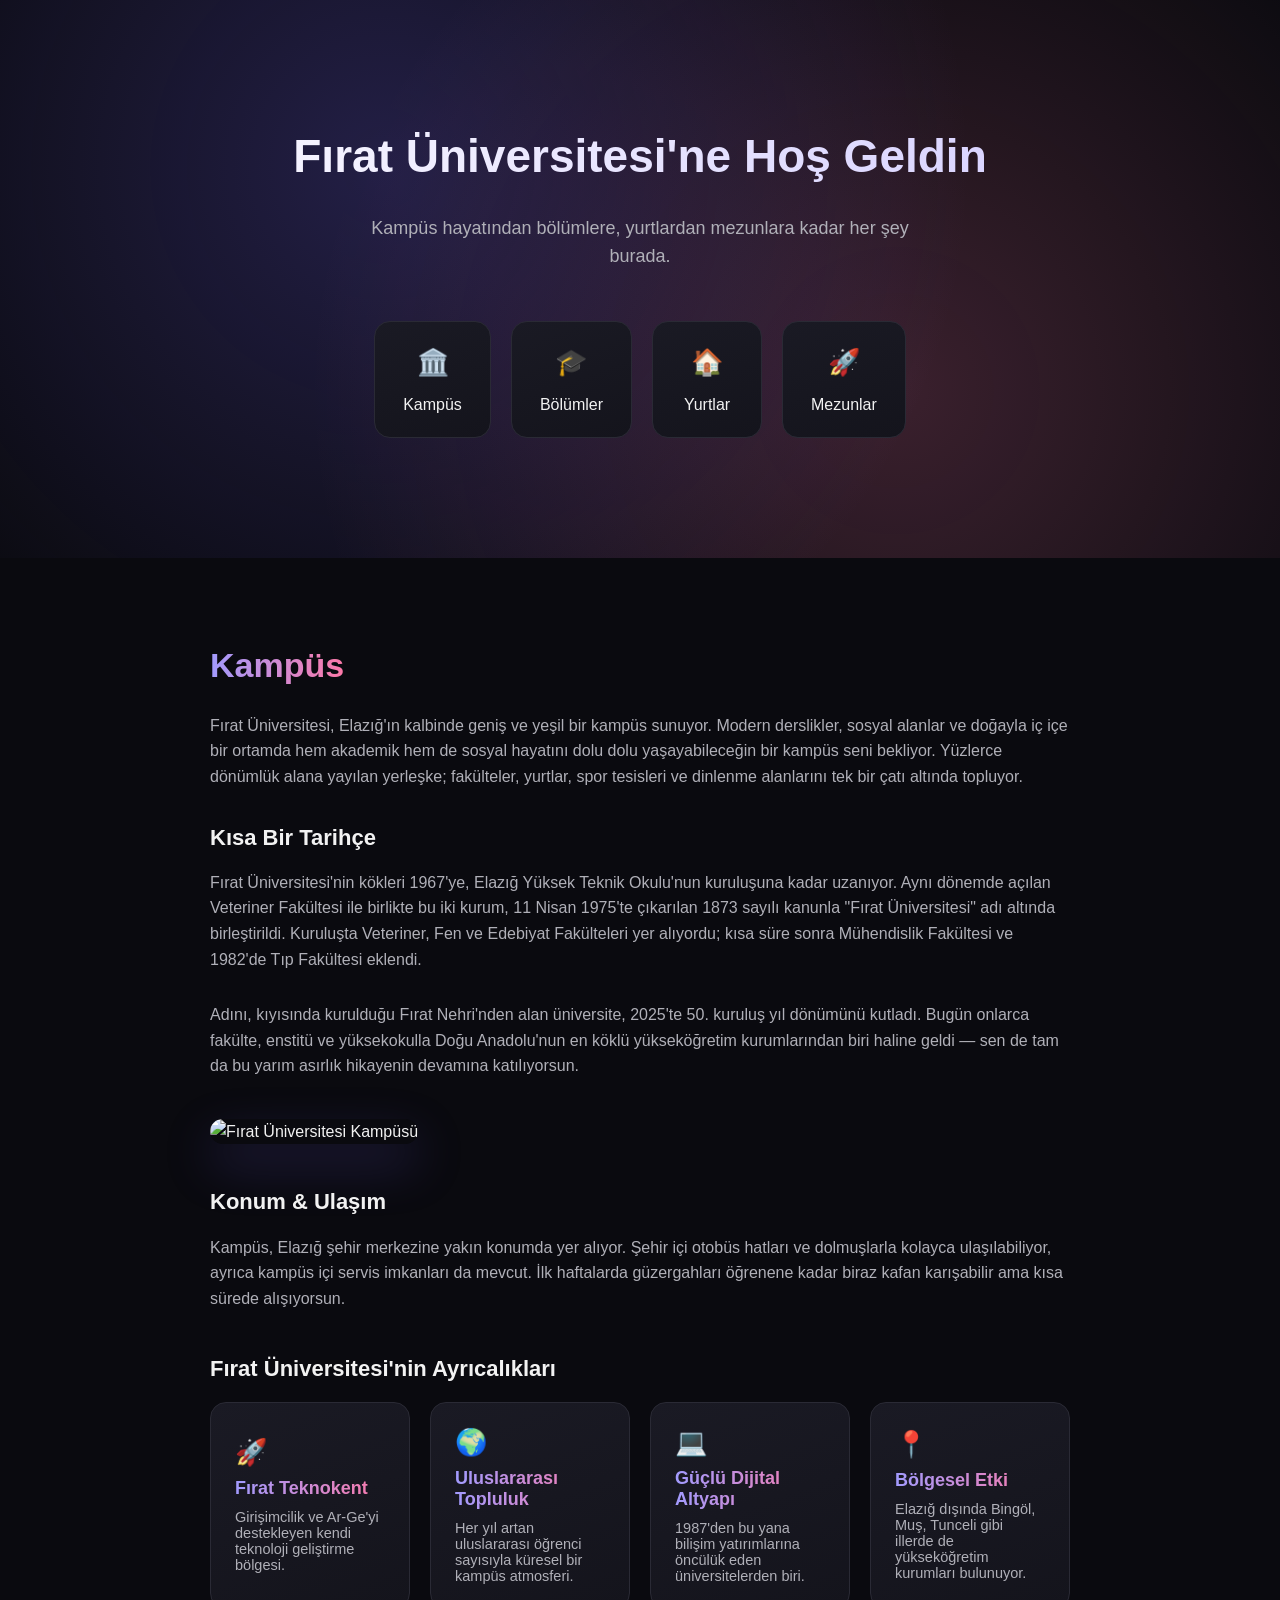
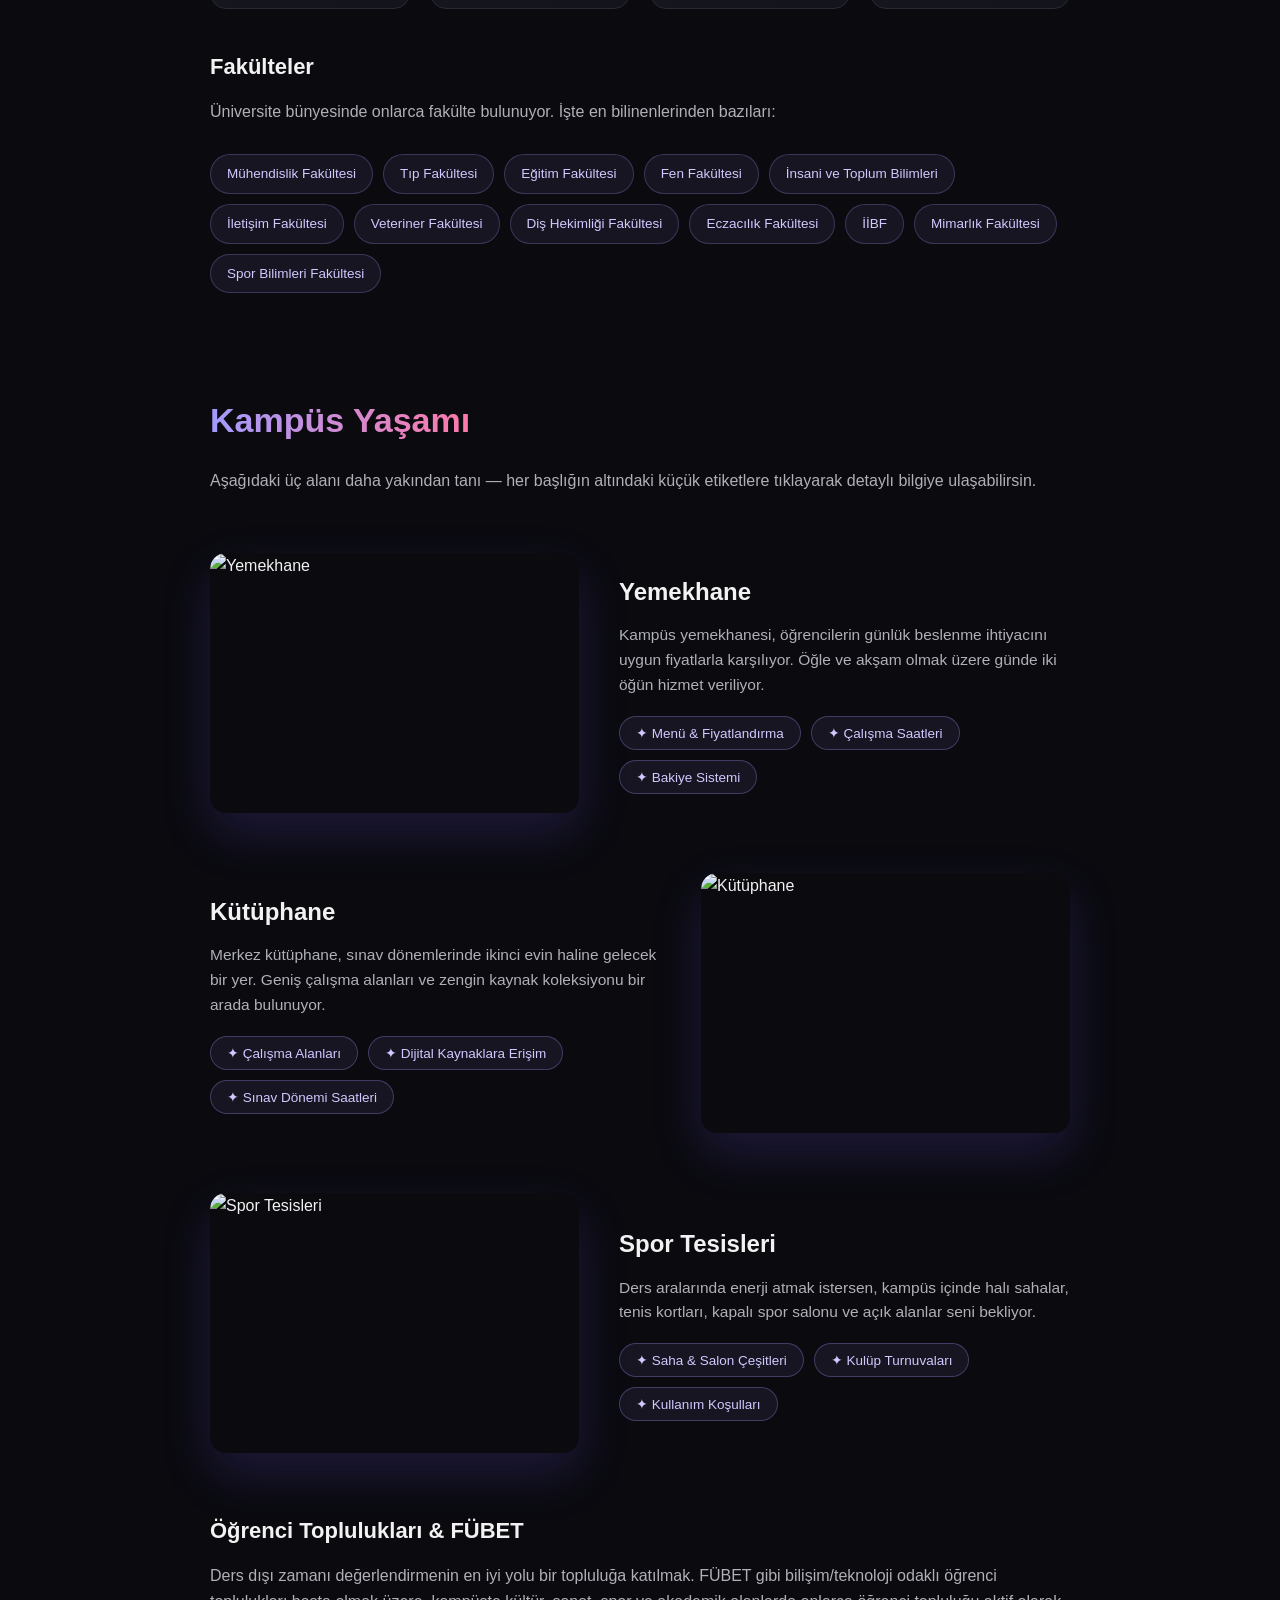
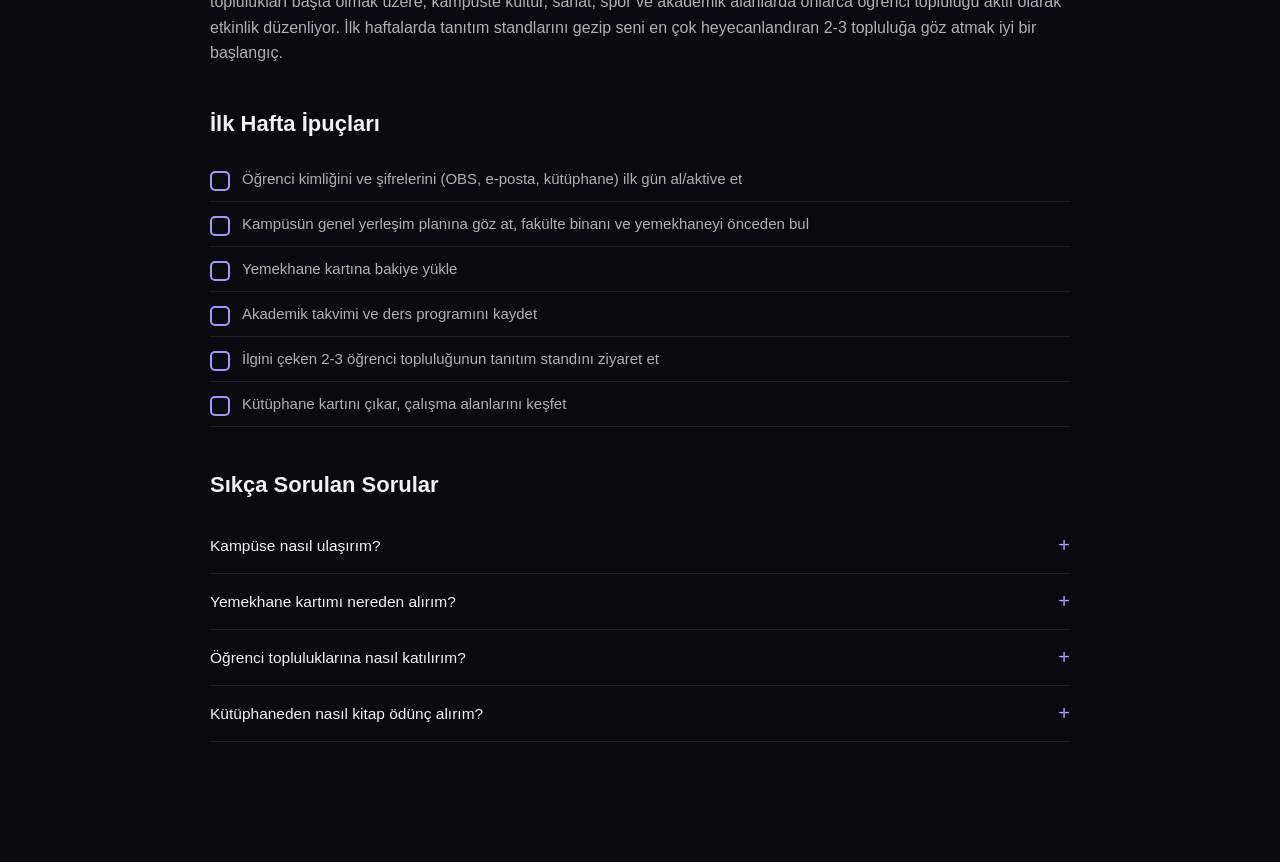
==== index.html @ 093177fa "initial commit" ====
<!DOCTYPE html>
<html lang="tr">
<head>
    <meta charset="UTF-8">
    <meta name="viewport" content="width=device-width, initial-scale=1.0">
    <title>Fırat Üniversitesi Tanıtım</title>
    <link rel="stylesheet" href="style.css">
</head>
<body>

    <!-- Ana giriş bölümü -->
    <section class="hero">
        <h1>Fırat Üniversitesi'ne Hoş Geldin</h1>
        <p>Kampüs hayatından bölümlere, yurtlardan mezunlara kadar her şey burada.</p>

        <!-- Hızlı gezinme kartları -->
        <div class="quick-nav">
            <a href="#kampus" class="quick-card reveal">
                <span class="quick-icon">🏛️</span>
                <span>Kampüs</span>
            </a>
            <a href="#bolumler" class="quick-card reveal">
                <span class="quick-icon">🎓</span>
                <span>Bölümler</span>
            </a>
            <a href="#yurtlar" class="quick-card reveal">
                <span class="quick-icon">🏠</span>
                <span>Yurtlar</span>
            </a>
            <a href="#mezunlar" class="quick-card reveal">
                <span class="quick-icon">🚀</span>
                <span>Mezunlar</span>
            </a>
        </div>
    </section>

     <!-- Kampüs bölümü -->
    <section id="kampus" class="content-section reveal">
        <h2>Kampüs</h2>
        <p class="section-text">
            Fırat Üniversitesi, Elazığ'ın kalbinde geniş ve yeşil bir kampüs sunuyor.
            Modern derslikler, sosyal alanlar ve doğayla iç içe bir ortamda hem
            akademik hem de sosyal hayatını dolu dolu yaşayabileceğin bir kampüs seni bekliyor.
            Yüzlerce dönümlük alana yayılan yerleşke; fakülteler, yurtlar, spor tesisleri
            ve dinlenme alanlarını tek bir çatı altında topluyor.
        </p>

        <!-- Tarihçe -->
        <div class="info-block reveal">
            <h3>Kısa Bir Tarihçe</h3>
            <p class="section-text">
                Fırat Üniversitesi'nin kökleri 1967'ye, Elazığ Yüksek Teknik Okulu'nun
                kuruluşuna kadar uzanıyor. Aynı dönemde açılan Veteriner Fakültesi ile
                birlikte bu iki kurum, 11 Nisan 1975'te çıkarılan 1873 sayılı kanunla
                "Fırat Üniversitesi" adı altında birleştirildi. Kuruluşta Veteriner,
                Fen ve Edebiyat Fakülteleri yer alıyordu; kısa süre sonra Mühendislik
                Fakültesi ve 1982'de Tıp Fakültesi eklendi.
            </p>
            <p class="section-text">
                Adını, kıyısında kurulduğu Fırat Nehri'nden alan üniversite, 2025'te
                50. kuruluş yıl dönümünü kutladı. Bugün onlarca fakülte, enstitü ve
                yüksekokulla Doğu Anadolu'nun en köklü yükseköğretim kurumlarından
                biri haline geldi — sen de tam da bu yarım asırlık hikayenin devamına
                katılıyorsun.
            </p>
        </div>

        <img src="https://www.firat.edu.tr/images/photos/6128ce9d9bd1d1630064285.jpeg" alt="Fırat Üniversitesi Kampüsü" class="campus-img">

        <div class="info-block reveal">
            <h3>Konum & Ulaşım</h3>
            <p class="section-text">
                Kampüs, Elazığ şehir merkezine yakın konumda yer alıyor.
                Şehir içi otobüs hatları ve dolmuşlarla kolayca ulaşılabiliyor,
                ayrıca kampüs içi servis imkanları da mevcut. İlk haftalarda
                güzergahları öğrenene kadar biraz kafan karışabilir ama kısa
                sürede alışıyorsun.
            </p>
        </div>

        <!-- Ayrıcalıklar -->
        <div class="info-block reveal">
            <h3>Fırat Üniversitesi'nin Ayrıcalıkları</h3>
            <div class="cards">
                <button class="card reveal" data-modal="ozellik-teknokent">
                    <span class="card-icon">🚀</span>
                    <h4>Fırat Teknokent</h4>
                    <p>Girişimcilik ve Ar-Ge'yi destekleyen kendi teknoloji geliştirme bölgesi.</p>
                </button>
                <button class="card reveal" data-modal="ozellik-uluslararasi">
                    <span class="card-icon">🌍</span>
                    <h4>Uluslararası Topluluk</h4>
                    <p>Her yıl artan uluslararası öğrenci sayısıyla küresel bir kampüs atmosferi.</p>
                </button>
                <button class="card reveal" data-modal="ozellik-dijital">
                    <span class="card-icon">💻</span>
                    <h4>Güçlü Dijital Altyapı</h4>
                    <p>1987'den bu yana bilişim yatırımlarına öncülük eden üniversitelerden biri.</p>
                </button>
                <button class="card reveal" data-modal="ozellik-bolgesel">
                    <span class="card-icon">📍</span>
                    <h4>Bölgesel Etki</h4>
                    <p>Elazığ dışında Bingöl, Muş, Tunceli gibi illerde de yükseköğretim kurumları bulunuyor.</p>
                </button>
            </div>
        </div>

        <!-- Fakülteler -->
        <div class="info-block reveal">
            <h3>Fakülteler</h3>
            <p class="section-text">
                Üniversite bünyesinde onlarca fakülte bulunuyor. İşte en bilinenlerinden bazıları:
            </p>
            <div class="faculty-grid">
                <span class="faculty-tag">Mühendislik Fakültesi</span>
                <span class="faculty-tag">Tıp Fakültesi</span>
                <span class="faculty-tag">Eğitim Fakültesi</span>
                <span class="faculty-tag">Fen Fakültesi</span>
                <span class="faculty-tag">İnsani ve Toplum Bilimleri</span>
                <span class="faculty-tag">İletişim Fakültesi</span>
                <span class="faculty-tag">Veteriner Fakültesi</span>
                <span class="faculty-tag">Diş Hekimliği Fakültesi</span>
                <span class="faculty-tag">Eczacılık Fakültesi</span>
                <span class="faculty-tag">İİBF</span>
                <span class="faculty-tag">Mimarlık Fakültesi</span>
                <span class="faculty-tag">Spor Bilimleri Fakültesi</span>
            </div>
        </div>

        <h2 class="sub-title">Kampüs Yaşamı</h2>
        <p class="section-text">
            Aşağıdaki üç alanı daha yakından tanı — her başlığın altındaki
            küçük etiketlere tıklayarak detaylı bilgiye ulaşabilirsin.
        </p>

        <!-- Yemekhane -->
        <div class="feature-block reveal">
            <img src="https://images.pexels.com/photos/36650628/pexels-photo-36650628.jpeg?auto=compress&cs=tinysrgb&w=1200" alt="Yemekhane" class="feature-img">
            <div class="feature-text">
                <h3>Yemekhane</h3>
                <p>
                    Kampüs yemekhanesi, öğrencilerin günlük beslenme ihtiyacını uygun
                    fiyatlarla karşılıyor. Öğle ve akşam olmak üzere günde iki öğün
                    hizmet veriliyor.
                </p>
                <div class="chip-group">
                    <button class="detail-chip" data-modal="yemek-menu">✦ Menü & Fiyatlandırma</button>
                    <button class="detail-chip" data-modal="yemek-saat">✦ Çalışma Saatleri</button>
                    <button class="detail-chip" data-modal="yemek-bakiye">✦ Bakiye Sistemi</button>
                </div>
            </div>
        </div>

        <!-- Kütüphane -->
        <div class="feature-block reverse reveal">
            <img src="https://images.pexels.com/photos/19100919/pexels-photo-19100919.jpeg?auto=compress&cs=tinysrgb&w=1200" alt="Kütüphane" class="feature-img">
            <div class="feature-text">
                <h3>Kütüphane</h3>
                <p>
                    Merkez kütüphane, sınav dönemlerinde ikinci evin haline gelecek
                    bir yer. Geniş çalışma alanları ve zengin kaynak koleksiyonu
                    bir arada bulunuyor.
                </p>
                <div class="chip-group">
                    <button class="detail-chip" data-modal="kutuphane-alan">✦ Çalışma Alanları</button>
                    <button class="detail-chip" data-modal="kutuphane-dijital">✦ Dijital Kaynaklara Erişim</button>
                    <button class="detail-chip" data-modal="kutuphane-sinav">✦ Sınav Dönemi Saatleri</button>
                </div>
            </div>
        </div>

        <!-- Spor Tesisleri -->
        <div class="feature-block reveal">
            <img src="https://www.firat.edu.tr/images/photos/1605885754.jpg" alt="Spor Tesisleri" class="feature-img">
            <div class="feature-text">
                <h3>Spor Tesisleri</h3>
                <p>
                    Ders aralarında enerji atmak istersen, kampüs içinde halı sahalar,
                    tenis kortları, kapalı spor salonu ve açık alanlar seni bekliyor.
                </p>
                <div class="chip-group">
                    <button class="detail-chip" data-modal="spor-tesis">✦ Saha & Salon Çeşitleri</button>
                    <button class="detail-chip" data-modal="spor-turnuva">✦ Kulüp Turnuvaları</button>
                    <button class="detail-chip" data-modal="spor-kosul">✦ Kullanım Koşulları</button>
                </div>
            </div>
        </div>

        <!-- Öğrenci Toplulukları -->
        <div class="info-block reveal">
            <h3>Öğrenci Toplulukları & FÜBET</h3>
            <p class="section-text">
                Ders dışı zamanı değerlendirmenin en iyi yolu bir topluluğa katılmak.
                FÜBET gibi bilişim/teknoloji odaklı öğrenci toplulukları başta olmak üzere,
                kampüste kültür, sanat, spor ve akademik alanlarda onlarca öğrenci
                topluluğu aktif olarak etkinlik düzenliyor. İlk haftalarda tanıtım
                standlarını gezip seni en çok heyecanlandıran 2-3 topluluğa göz atmak iyi bir başlangıç.
            </p>
        </div>

        <!-- İlk Hafta İpuçları -->
        <div class="info-block reveal">
            <h3>İlk Hafta İpuçları</h3>
            <ul class="checklist">
                <li>Öğrenci kimliğini ve şifrelerini (OBS, e-posta, kütüphane) ilk gün al/aktive et</li>
                <li>Kampüsün genel yerleşim planına göz at, fakülte binanı ve yemekhaneyi önceden bul</li>
                <li>Yemekhane kartına bakiye yükle</li>
                <li>Akademik takvimi ve ders programını kaydet</li>
                <li>İlgini çeken 2-3 öğrenci topluluğunun tanıtım standını ziyaret et</li>
                <li>Kütüphane kartını çıkar, çalışma alanlarını keşfet</li>
            </ul>
        </div>

        <!-- SSS -->
        <div class="info-block reveal">
            <h3>Sıkça Sorulan Sorular</h3>
            <div class="accordion">
                <div class="accordion-item">
                    <button class="accordion-header">Kampüse nasıl ulaşırım? <span>+</span></button>
                    <div class="accordion-body">
                        <p>Elazığ şehir merkezinden şehir içi otobüs hatları, dolmuşlar ve kampüs içi servislerle kolayca ulaşabilirsin.</p>
                    </div>
                </div>
                <div class="accordion-item">
                    <button class="accordion-header">Yemekhane kartımı nereden alırım? <span>+</span></button>
                    <div class="accordion-body">
                        <p>Öğrenci kimliğinle entegre çalışan bakiye sistemine öğrenci işleri ya da kampüs otomasyonu üzerinden bakiye yükleyebilirsin.</p>
                    </div>
                </div>
                <div class="accordion-item">
                    <button class="accordion-header">Öğrenci topluluklarına nasıl katılırım? <span>+</span></button>
                    <div class="accordion-body">
                        <p>Dönem başında düzenlenen tanıtım günlerinde stantları gezebilir, ya da toplulukların sosyal medya hesaplarından iletişime geçebilirsin.</p>
                    </div>
                </div>
                <div class="accordion-item">
                    <button class="accordion-header">Kütüphaneden nasıl kitap ödünç alırım? <span>+</span></button>
                    <div class="accordion-body">
                        <p>Öğrenci kimliğinle entegre çalışan kütüphane kartın üzerinden ödünç alma işlemini gerçekleştirebilirsin.</p>
                    </div>
                </div>
            </div>
        </div>
    </section>

    <!-- Modal -->
    <div class="modal-overlay" id="modalOverlay">
        <div class="modal-box">
            <button class="modal-close" id="modalClose">✕</button>
            <h3 id="modalTitle"></h3>
            <p id="modalText"></p>
        </div>
    </div>

    <script src="script.js"></script>
</body>
</html>
---- style.css ----
/* Genel ayarlar */
* {
    margin: 0;
    padding: 0;
    box-sizing: border-box;
}

body {
    font-family: 'Segoe UI', sans-serif;
    background-color: #0a0a0f;
    color: #f2f2f2;
    line-height: 1.6;
    overflow-x: hidden;
}

/* Üst menü */
header {
    background-color: rgba(21, 21, 29, 0.85);
    backdrop-filter: blur(10px);
    padding: 20px 40px;
    position: sticky;
    top: 0;
    z-index: 100;
    border-bottom: 1px solid rgba(255,255,255,0.05);
}

nav {
    display: flex;
    justify-content: space-between;
    align-items: center;
    max-width: 1100px;
    margin: 0 auto;
}

.logo {
    font-size: 22px;
    font-weight: bold;
    background: linear-gradient(90deg, #a29bfe, #fd79a8, #74b9ff);
    background-size: 200% auto;
    -webkit-background-clip: text;
    background-clip: text;
    color: transparent;
    animation: shine 4s linear infinite;
}

@keyframes shine {
    to { background-position: 200% center; }
}

.nav-links {
    list-style: none;
    display: flex;
    gap: 30px;
}

.nav-links a {
    color: #f2f2f2;
    text-decoration: none;
    font-size: 16px;
    position: relative;
    padding-bottom: 4px;
}

.nav-links a::after {
    content: '';
    position: absolute;
    left: 0;
    bottom: 0;
    width: 0;
    height: 2px;
    background: linear-gradient(90deg, #a29bfe, #fd79a8);
    transition: width 0.3s ease;
}

.nav-links a:hover::after {
    width: 100%;
}

.nav-links a:hover {
    color: #fd79a8;
}

/* Hero bölümü */
.hero {
    text-align: center;
    padding: 120px 20px;
    background: radial-gradient(circle at 30% 30%, rgba(108,92,231,0.25), transparent 60%),
                radial-gradient(circle at 70% 70%, rgba(253,121,168,0.2), transparent 60%),
                #0a0a0f;
    position: relative;
}

.hero h1 {
    font-size: 46px;
    margin-bottom: 20px;
    background: linear-gradient(90deg, #ffffff, #d0c9ff);
    -webkit-background-clip: text;
    background-clip: text;
    color: transparent;
    animation: fadeInUp 1s ease;
}

.hero p {
    font-size: 18px;
    color: #b0b0b8;
    max-width: 600px;
    margin: 0 auto;
    animation: fadeInUp 1s ease 0.2s backwards;
}

@keyframes fadeInUp {
    from { opacity: 0; transform: translateY(20px); }
    to { opacity: 1; transform: translateY(0); }
}

/* İçerik bölümleri */
.content-section {
    max-width: 900px;
    margin: 0 auto;
    padding: 80px 20px;
}

.content-section h2 {
    font-size: 34px;
    margin-bottom: 20px;
    background: linear-gradient(90deg, #a29bfe, #fd79a8);
    -webkit-background-clip: text;
    background-clip: text;
    color: transparent;
    display: inline-block;
}

.section-text {
    color: #b0b0b8;
    font-size: 16px;
    margin-bottom: 30px;
}

.campus-img {
    width: 100%;
    max-height: 380px;
    object-fit: cover;
    border-radius: 16px;
    margin-bottom: 40px;
    box-shadow: 0 20px 50px rgba(108,92,231,0.25);
    transition: transform 0.4s ease;
}

.campus-img:hover {
    transform: scale(1.02);
}

.info-block {
    margin-bottom: 40px;
}

.info-block h3 {
    font-size: 22px;
    margin-bottom: 15px;
    color: #f2f2f2;
}

.cards {
    display: flex;
    gap: 20px;
    flex-wrap: wrap;
}

.card {
    background: linear-gradient(160deg, #1a1a24, #14141c);
    border: 1px solid #2a2a35;
    border-radius: 16px;
    padding: 24px;
    flex: 1;
    min-width: 200px;
    text-align: left;
    cursor: pointer;
    font-family: inherit;
    color: inherit;
    transition: transform 0.35s ease, border-color 0.35s ease, box-shadow 0.35s ease, opacity 0.6s ease;
}

.card:hover {
    transform: translateY(-8px) scale(1.02);
    border-color: #a29bfe;
    box-shadow: 0 15px 35px rgba(162,155,254,0.25);
}

.card-icon {
    font-size: 26px;
    display: block;
    margin-bottom: 10px;
}

.card h4 {
    background: linear-gradient(90deg, #a29bfe, #fd79a8);
    -webkit-background-clip: text;
    background-clip: text;
    color: transparent;
    margin-bottom: 10px;
    font-size: 18px;
}

.card p {
    color: #b0b0b8;
    font-size: 14.5px;
}

/* Kademeli (staggered) giriş animasyonu */
.cards .card:nth-child(1) { transition-delay: 0s; }
.cards .card:nth-child(2) { transition-delay: 0.1s; }
.cards .card:nth-child(3) { transition-delay: 0.2s; }
.cards .card:nth-child(4) { transition-delay: 0.3s; }

/* Scroll ile beliren bölümler */
.reveal {
    opacity: 0;
    transform: translateY(30px);
    transition: opacity 0.7s ease, transform 0.7s ease;
}

.reveal.active {
    opacity: 1;
    transform: translateY(0);
}
/* Alt başlık */
.sub-title {
    font-size: 28px;
    margin: 60px 0 15px;
    background: linear-gradient(90deg, #a29bfe, #fd79a8);
    -webkit-background-clip: text;
    background-clip: text;
    color: transparent;
}

/* Yemekhane/Kütüphane/Spor blokları */
.feature-block {
    display: flex;
    align-items: center;
    gap: 40px;
    margin: 60px 0;
}

.feature-block.reverse {
    flex-direction: row-reverse;
}

.feature-img {
    width: 45%;
    border-radius: 16px;
    object-fit: cover;
    height: 260px;
    box-shadow: 0 20px 50px rgba(108,92,231,0.2);
    transition: transform 0.4s ease;
}

.feature-img:hover {
    transform: scale(1.03);
}

.feature-text {
    width: 55%;
}

.feature-text h3 {
    font-size: 24px;
    margin-bottom: 12px;
    color: #f2f2f2;
}

.feature-text p {
    color: #b0b0b8;
    margin-bottom: 14px;
    font-size: 15.5px;
}

.feature-list {
    list-style: none;
    margin-top: 16px;
}

.feature-list li {
    color: #d0c9ff;
    font-size: 14.5px;
    padding-left: 22px;
    position: relative;
    margin-bottom: 8px;
}

.feature-list li::before {
    content: '✦';
    position: absolute;
    left: 0;
    color: #fd79a8;
}

/* Mobil uyum */
@media (max-width: 700px) {
    .feature-block, .feature-block.reverse {
        flex-direction: column;
    }
    .feature-img, .feature-text {
        width: 100%;
    }
}
/* Hızlı gezinme kartları */
.quick-nav {
    display: flex;
    justify-content: center;
    gap: 20px;
    margin-top: 50px;
    flex-wrap: wrap;
}

.quick-card {
    display: flex;
    flex-direction: column;
    align-items: center;
    gap: 8px;
    background: linear-gradient(160deg, #1a1a24, #14141c);
    border: 1px solid #2a2a35;
    border-radius: 16px;
    padding: 20px 28px;
    text-decoration: none;
    color: #f2f2f2;
    min-width: 110px;
    transition: transform 0.35s ease, border-color 0.35s ease, box-shadow 0.35s ease;
}

.quick-card:hover {
    transform: translateY(-6px);
    border-color: #a29bfe;
    box-shadow: 0 15px 35px rgba(162,155,254,0.25);
}

.quick-icon {
    font-size: 26px;
}

/* Alt başlık */
.sub-title {
    font-size: 28px;
    margin: 60px 0 15px;
    background: linear-gradient(90deg, #a29bfe, #fd79a8);
    -webkit-background-clip: text;
    background-clip: text;
    color: transparent;
}

/* Yemekhane/Kütüphane/Spor blokları */
.feature-block {
    display: flex;
    align-items: center;
    gap: 40px;
    margin: 60px 0;
}

.feature-block.reverse {
    flex-direction: row-reverse;
}

.feature-img {
    width: 45%;
    border-radius: 16px;
    object-fit: cover;
    height: 260px;
    box-shadow: 0 20px 50px rgba(108,92,231,0.2);
    transition: transform 0.4s ease;
}

.feature-img:hover {
    transform: scale(1.03);
}

.feature-text {
    width: 55%;
}

.feature-text h3 {
    font-size: 24px;
    margin-bottom: 12px;
    color: #f2f2f2;
}

.feature-text p {
    color: #b0b0b8;
    margin-bottom: 18px;
    font-size: 15.5px;
}

/* Tıklanabilir detay etiketleri */
.chip-group {
    display: flex;
    flex-wrap: wrap;
    gap: 10px;
}

.detail-chip {
    background: rgba(162,155,254,0.08);
    border: 1px solid rgba(162,155,254,0.3);
    color: #d0c9ff;
    padding: 8px 16px;
    border-radius: 999px;
    font-size: 13.5px;
    cursor: pointer;
    transition: all 0.3s ease;
    font-family: inherit;
}

.detail-chip:hover {
    background: linear-gradient(90deg, #a29bfe, #fd79a8);
    color: #0a0a0f;
    border-color: transparent;
    transform: translateY(-2px);
}

/* Modal */
.modal-overlay {
    position: fixed;
    inset: 0;
    background: rgba(10,10,15,0.6);
    backdrop-filter: blur(8px);
    display: flex;
    align-items: center;
    justify-content: center;
    opacity: 0;
    pointer-events: none;
    transition: opacity 0.35s ease;
    z-index: 999;
}

.modal-overlay.active {
    opacity: 1;
    pointer-events: all;
}

.modal-box {
    background: linear-gradient(160deg, #1a1a24, #14141c);
    border: 1px solid #2a2a35;
    border-radius: 20px;
    padding: 36px;
    max-width: 480px;
    width: 90%;
    position: relative;
    transform: translateY(20px);
    transition: transform 0.35s ease;
    box-shadow: 0 30px 80px rgba(0,0,0,0.5);
}

.modal-overlay.active .modal-box {
    transform: translateY(0);
}

.modal-box h3 {
    background: linear-gradient(90deg, #a29bfe, #fd79a8);
    -webkit-background-clip: text;
    background-clip: text;
    color: transparent;
    font-size: 22px;
    margin-bottom: 16px;
}

.modal-box p {
    color: #b0b0b8;
    font-size: 15px;
    line-height: 1.7;
}

.modal-close {
    position: absolute;
    top: 16px;
    right: 16px;
    background: none;
    border: none;
    color: #b0b0b8;
    font-size: 18px;
    cursor: pointer;
    transition: color 0.3s ease;
}

.modal-close:hover {
    color: #fd79a8;
}

/* Mobil uyum */
@media (max-width: 700px) {
    .feature-block, .feature-block.reverse {
        flex-direction: column;
    }
    .feature-img, .feature-text {
        width: 100%;
    }
}
/* Fakülte etiketleri */
.faculty-grid {
    display: flex;
    flex-wrap: wrap;
    gap: 10px;
    margin-top: 16px;
}

.faculty-tag {
    background: rgba(162,155,254,0.08);
    border: 1px solid rgba(162,155,254,0.25);
    color: #d0c9ff;
    padding: 8px 16px;
    border-radius: 999px;
    font-size: 13.5px;
}

/* Checklist */
.checklist {
    list-style: none;
    margin-top: 16px;
}

.checklist li {
    color: #b0b0b8;
    font-size: 15px;
    padding: 10px 0 10px 32px;
    position: relative;
    border-bottom: 1px solid #1f1f28;
}

.checklist li::before {
    content: '';
    position: absolute;
    left: 0;
    top: 14px;
    width: 16px;
    height: 16px;
    border: 2px solid #a29bfe;
    border-radius: 5px;
}

/* Accordion */
.accordion {
    margin-top: 16px;
}

.accordion-item {
    border-bottom: 1px solid #1f1f28;
}

.accordion-header {
    width: 100%;
    background: none;
    border: none;
    color: #f2f2f2;
    font-size: 15.5px;
    text-align: left;
    padding: 16px 0;
    cursor: pointer;
    display: flex;
    justify-content: space-between;
    align-items: center;
    font-family: inherit;
}

.accordion-header span {
    color: #a29bfe;
    font-size: 20px;
    transition: transform 0.3s ease;
}

.accordion-header.active span {
    transform: rotate(45deg);
}

.accordion-body {
    max-height: 0;
    overflow: hidden;
    transition: max-height 0.35s ease;
}

.accordion-body p {
    color: #b0b0b8;
    font-size: 14.5px;
    padding-bottom: 16px;
    line-height: 1.6;
}
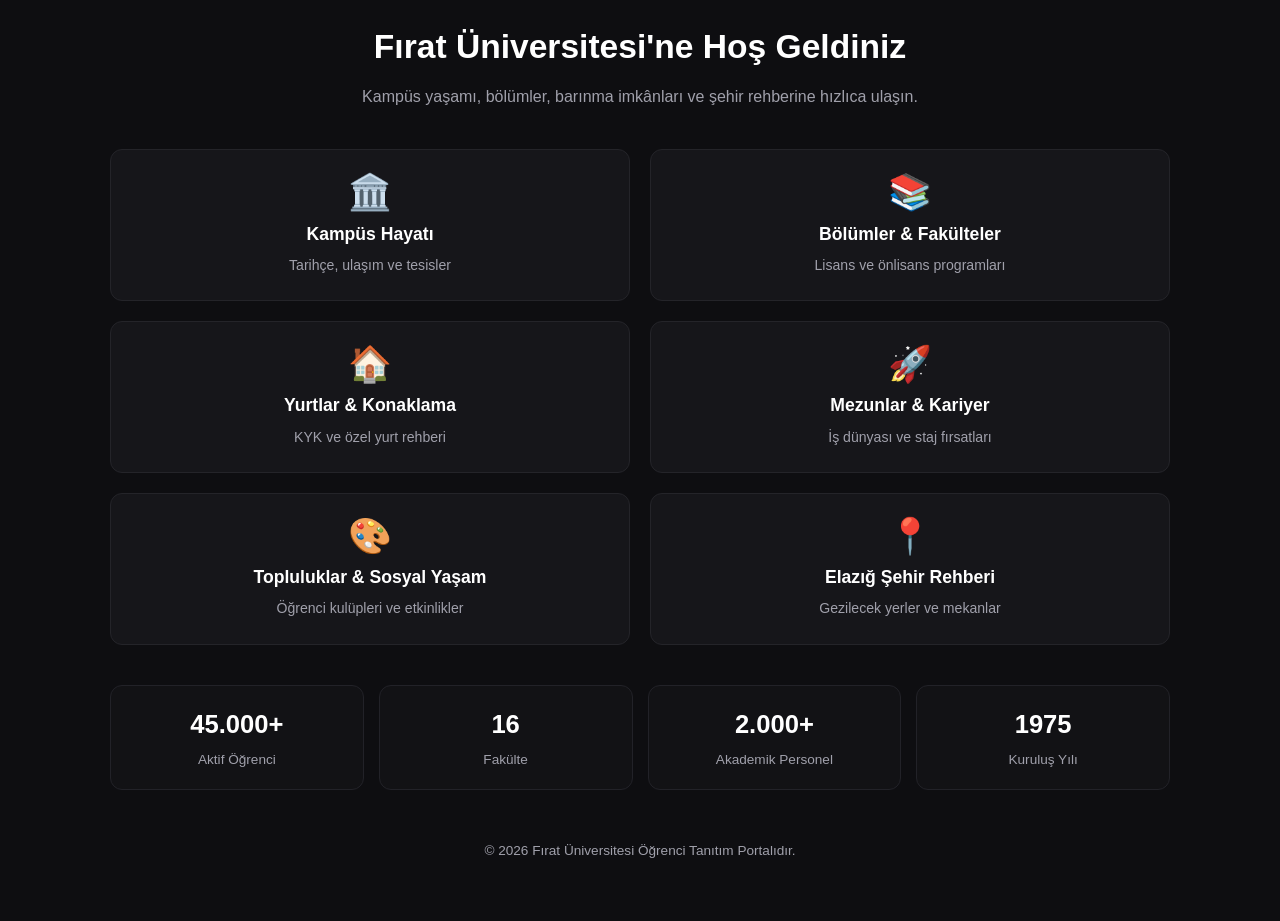
==== commit 7a018c2c: "Proje güncellendi" ====
--- a/index.html
+++ b/index.html
@@ -3,254 +3,80 @@
 <head>
     <meta charset="UTF-8">
     <meta name="viewport" content="width=device-width, initial-scale=1.0">
-    <title>Fırat Üniversitesi Tanıtım</title>
+    <title>Fırat Üniversitesi Rehberi</title>
     <link rel="stylesheet" href="style.css">
 </head>
 <body>
 
-    <!-- Ana giriş bölümü -->
-    <section class="hero">
-        <h1>Fırat Üniversitesi'ne Hoş Geldin</h1>
-        <p>Kampüs hayatından bölümlere, yurtlardan mezunlara kadar her şey burada.</p>
-
-        <!-- Hızlı gezinme kartları -->
-        <div class="quick-nav">
-            <a href="#kampus" class="quick-card reveal">
-                <span class="quick-icon">🏛️</span>
-                <span>Kampüs</span>
-            </a>
-            <a href="#bolumler" class="quick-card reveal">
-                <span class="quick-icon">🎓</span>
-                <span>Bölümler</span>
-            </a>
-            <a href="#yurtlar" class="quick-card reveal">
-                <span class="quick-icon">🏠</span>
-                <span>Yurtlar</span>
-            </a>
-            <a href="#mezunlar" class="quick-card reveal">
-                <span class="quick-icon">🚀</span>
-                <span>Mezunlar</span>
-            </a>
-        </div>
+    <section class="hero reveal">
+        <h1>Fırat Üniversitesi'ne Hoş Geldiniz</h1>
+        <p>Kampüs yaşamı, bölümler, barınma imkânları ve şehir rehberine hızlıca ulaşın.</p>
     </section>
 
-     <!-- Kampüs bölümü -->
-    <section id="kampus" class="content-section reveal">
-        <h2>Kampüs</h2>
-        <p class="section-text">
-            Fırat Üniversitesi, Elazığ'ın kalbinde geniş ve yeşil bir kampüs sunuyor.
-            Modern derslikler, sosyal alanlar ve doğayla iç içe bir ortamda hem
-            akademik hem de sosyal hayatını dolu dolu yaşayabileceğin bir kampüs seni bekliyor.
-            Yüzlerce dönümlük alana yayılan yerleşke; fakülteler, yurtlar, spor tesisleri
-            ve dinlenme alanlarını tek bir çatı altında topluyor.
-        </p>
+    <main class="container reveal">
+        <div class="main-grid">
 
-        <!-- Tarihçe -->
-        <div class="info-block reveal">
-            <h3>Kısa Bir Tarihçe</h3>
-            <p class="section-text">
-                Fırat Üniversitesi'nin kökleri 1967'ye, Elazığ Yüksek Teknik Okulu'nun
-                kuruluşuna kadar uzanıyor. Aynı dönemde açılan Veteriner Fakültesi ile
-                birlikte bu iki kurum, 11 Nisan 1975'te çıkarılan 1873 sayılı kanunla
-                "Fırat Üniversitesi" adı altında birleştirildi. Kuruluşta Veteriner,
-                Fen ve Edebiyat Fakülteleri yer alıyordu; kısa süre sonra Mühendislik
-                Fakültesi ve 1982'de Tıp Fakültesi eklendi.
-            </p>
-            <p class="section-text">
-                Adını, kıyısında kurulduğu Fırat Nehri'nden alan üniversite, 2025'te
-                50. kuruluş yıl dönümünü kutladı. Bugün onlarca fakülte, enstitü ve
-                yüksekokulla Doğu Anadolu'nun en köklü yükseköğretim kurumlarından
-                biri haline geldi — sen de tam da bu yarım asırlık hikayenin devamına
-                katılıyorsun.
-            </p>
+            <div class="card clickable-card" onclick="window.location.href='kampus.html'">
+                <div class="card-icon">🏛️</div>
+                <h3>Kampüs Hayatı</h3>
+                <p>Tarihçe, ulaşım ve tesisler</p>
+            </div>
+
+            <div class="card clickable-card" onclick="window.location.href='bolumler.html'">
+                <div class="card-icon">📚</div>
+                <h3>Bölümler & Fakülteler</h3>
+                <p>Lisans ve önlisans programları</p>
+            </div>
+
+            <div class="card clickable-card" onclick="window.location.href='yurt.html'">
+                <div class="card-icon">🏠</div>
+                <h3>Yurtlar & Konaklama</h3>
+                <p>KYK ve özel yurt rehberi</p>
+            </div>
+
+            <div class="card clickable-card" onclick="window.location.href='mezunlar.html'">
+                <div class="card-icon">🚀</div>
+                <h3>Mezunlar & Kariyer</h3>
+                <p>İş dünyası ve staj fırsatları</p>
+            </div>
+
+            <div class="card clickable-card">
+                <div class="card-icon">🎨</div>
+                <h3>Topluluklar & Sosyal Yaşam</h3>
+                <p>Öğrenci kulüpleri ve etkinlikler</p>
+            </div>
+
+            <div class="card clickable-card">
+                <div class="card-icon">📍</div>
+                <h3>Elazığ Şehir Rehberi</h3>
+                <p>Gezilecek yerler ve mekanlar</p>
+            </div>
+
         </div>
 
-        <img src="https://www.firat.edu.tr/images/photos/6128ce9d9bd1d1630064285.jpeg" alt="Fırat Üniversitesi Kampüsü" class="campus-img">
-
-        <div class="info-block reveal">
-            <h3>Konum & Ulaşım</h3>
-            <p class="section-text">
-                Kampüs, Elazığ şehir merkezine yakın konumda yer alıyor.
-                Şehir içi otobüs hatları ve dolmuşlarla kolayca ulaşılabiliyor,
-                ayrıca kampüs içi servis imkanları da mevcut. İlk haftalarda
-                güzergahları öğrenene kadar biraz kafan karışabilir ama kısa
-                sürede alışıyorsun.
-            </p>
-        </div>
-
-        <!-- Ayrıcalıklar -->
-        <div class="info-block reveal">
-            <h3>Fırat Üniversitesi'nin Ayrıcalıkları</h3>
-            <div class="cards">
-                <button class="card reveal" data-modal="ozellik-teknokent">
-                    <span class="card-icon">🚀</span>
-                    <h4>Fırat Teknokent</h4>
-                    <p>Girişimcilik ve Ar-Ge'yi destekleyen kendi teknoloji geliştirme bölgesi.</p>
-                </button>
-                <button class="card reveal" data-modal="ozellik-uluslararasi">
-                    <span class="card-icon">🌍</span>
-                    <h4>Uluslararası Topluluk</h4>
-                    <p>Her yıl artan uluslararası öğrenci sayısıyla küresel bir kampüs atmosferi.</p>
-                </button>
-                <button class="card reveal" data-modal="ozellik-dijital">
-                    <span class="card-icon">💻</span>
-                    <h4>Güçlü Dijital Altyapı</h4>
-                    <p>1987'den bu yana bilişim yatırımlarına öncülük eden üniversitelerden biri.</p>
-                </button>
-                <button class="card reveal" data-modal="ozellik-bolgesel">
-                    <span class="card-icon">📍</span>
-                    <h4>Bölgesel Etki</h4>
-                    <p>Elazığ dışında Bingöl, Muş, Tunceli gibi illerde de yükseköğretim kurumları bulunuyor.</p>
-                </button>
+        <div class="stats-grid reveal">
+            <div class="stat-card">
+                <h2>45.000+</h2>
+                <p>Aktif Öğrenci</p>
+            </div>
+            <div class="stat-card">
+                <h2>16</h2>
+                <p>Fakülte</p>
+            </div>
+            <div class="stat-card">
+                <h2>2.000+</h2>
+                <p>Akademik Personel</p>
+            </div>
+            <div class="stat-card">
+                <h2>1975</h2>
+                <p>Kuruluş Yılı</p>
             </div>
         </div>
+    </main>
 
-        <!-- Fakülteler -->
-        <div class="info-block reveal">
-            <h3>Fakülteler</h3>
-            <p class="section-text">
-                Üniversite bünyesinde onlarca fakülte bulunuyor. İşte en bilinenlerinden bazıları:
-            </p>
-            <div class="faculty-grid">
-                <span class="faculty-tag">Mühendislik Fakültesi</span>
-                <span class="faculty-tag">Tıp Fakültesi</span>
-                <span class="faculty-tag">Eğitim Fakültesi</span>
-                <span class="faculty-tag">Fen Fakültesi</span>
-                <span class="faculty-tag">İnsani ve Toplum Bilimleri</span>
-                <span class="faculty-tag">İletişim Fakültesi</span>
-                <span class="faculty-tag">Veteriner Fakültesi</span>
-                <span class="faculty-tag">Diş Hekimliği Fakültesi</span>
-                <span class="faculty-tag">Eczacılık Fakültesi</span>
-                <span class="faculty-tag">İİBF</span>
-                <span class="faculty-tag">Mimarlık Fakültesi</span>
-                <span class="faculty-tag">Spor Bilimleri Fakültesi</span>
-            </div>
-        </div>
-
-        <h2 class="sub-title">Kampüs Yaşamı</h2>
-        <p class="section-text">
-            Aşağıdaki üç alanı daha yakından tanı — her başlığın altındaki
-            küçük etiketlere tıklayarak detaylı bilgiye ulaşabilirsin.
-        </p>
-
-        <!-- Yemekhane -->
-        <div class="feature-block reveal">
-            <img src="https://images.pexels.com/photos/36650628/pexels-photo-36650628.jpeg?auto=compress&cs=tinysrgb&w=1200" alt="Yemekhane" class="feature-img">
-            <div class="feature-text">
-                <h3>Yemekhane</h3>
-                <p>
-                    Kampüs yemekhanesi, öğrencilerin günlük beslenme ihtiyacını uygun
-                    fiyatlarla karşılıyor. Öğle ve akşam olmak üzere günde iki öğün
-                    hizmet veriliyor.
-                </p>
-                <div class="chip-group">
-                    <button class="detail-chip" data-modal="yemek-menu">✦ Menü & Fiyatlandırma</button>
-                    <button class="detail-chip" data-modal="yemek-saat">✦ Çalışma Saatleri</button>
-                    <button class="detail-chip" data-modal="yemek-bakiye">✦ Bakiye Sistemi</button>
-                </div>
-            </div>
-        </div>
-
-        <!-- Kütüphane -->
-        <div class="feature-block reverse reveal">
-            <img src="https://images.pexels.com/photos/19100919/pexels-photo-19100919.jpeg?auto=compress&cs=tinysrgb&w=1200" alt="Kütüphane" class="feature-img">
-            <div class="feature-text">
-                <h3>Kütüphane</h3>
-                <p>
-                    Merkez kütüphane, sınav dönemlerinde ikinci evin haline gelecek
-                    bir yer. Geniş çalışma alanları ve zengin kaynak koleksiyonu
-                    bir arada bulunuyor.
-                </p>
-                <div class="chip-group">
-                    <button class="detail-chip" data-modal="kutuphane-alan">✦ Çalışma Alanları</button>
-                    <button class="detail-chip" data-modal="kutuphane-dijital">✦ Dijital Kaynaklara Erişim</button>
-                    <button class="detail-chip" data-modal="kutuphane-sinav">✦ Sınav Dönemi Saatleri</button>
-                </div>
-            </div>
-        </div>
-
-        <!-- Spor Tesisleri -->
-        <div class="feature-block reveal">
-            <img src="https://www.firat.edu.tr/images/photos/1605885754.jpg" alt="Spor Tesisleri" class="feature-img">
-            <div class="feature-text">
-                <h3>Spor Tesisleri</h3>
-                <p>
-                    Ders aralarında enerji atmak istersen, kampüs içinde halı sahalar,
-                    tenis kortları, kapalı spor salonu ve açık alanlar seni bekliyor.
-                </p>
-                <div class="chip-group">
-                    <button class="detail-chip" data-modal="spor-tesis">✦ Saha & Salon Çeşitleri</button>
-                    <button class="detail-chip" data-modal="spor-turnuva">✦ Kulüp Turnuvaları</button>
-                    <button class="detail-chip" data-modal="spor-kosul">✦ Kullanım Koşulları</button>
-                </div>
-            </div>
-        </div>
-
-        <!-- Öğrenci Toplulukları -->
-        <div class="info-block reveal">
-            <h3>Öğrenci Toplulukları & FÜBET</h3>
-            <p class="section-text">
-                Ders dışı zamanı değerlendirmenin en iyi yolu bir topluluğa katılmak.
-                FÜBET gibi bilişim/teknoloji odaklı öğrenci toplulukları başta olmak üzere,
-                kampüste kültür, sanat, spor ve akademik alanlarda onlarca öğrenci
-                topluluğu aktif olarak etkinlik düzenliyor. İlk haftalarda tanıtım
-                standlarını gezip seni en çok heyecanlandıran 2-3 topluluğa göz atmak iyi bir başlangıç.
-            </p>
-        </div>
-
-        <!-- İlk Hafta İpuçları -->
-        <div class="info-block reveal">
-            <h3>İlk Hafta İpuçları</h3>
-            <ul class="checklist">
-                <li>Öğrenci kimliğini ve şifrelerini (OBS, e-posta, kütüphane) ilk gün al/aktive et</li>
-                <li>Kampüsün genel yerleşim planına göz at, fakülte binanı ve yemekhaneyi önceden bul</li>
-                <li>Yemekhane kartına bakiye yükle</li>
-                <li>Akademik takvimi ve ders programını kaydet</li>
-                <li>İlgini çeken 2-3 öğrenci topluluğunun tanıtım standını ziyaret et</li>
-                <li>Kütüphane kartını çıkar, çalışma alanlarını keşfet</li>
-            </ul>
-        </div>
-
-        <!-- SSS -->
-        <div class="info-block reveal">
-            <h3>Sıkça Sorulan Sorular</h3>
-            <div class="accordion">
-                <div class="accordion-item">
-                    <button class="accordion-header">Kampüse nasıl ulaşırım? <span>+</span></button>
-                    <div class="accordion-body">
-                        <p>Elazığ şehir merkezinden şehir içi otobüs hatları, dolmuşlar ve kampüs içi servislerle kolayca ulaşabilirsin.</p>
-                    </div>
-                </div>
-                <div class="accordion-item">
-                    <button class="accordion-header">Yemekhane kartımı nereden alırım? <span>+</span></button>
-                    <div class="accordion-body">
-                        <p>Öğrenci kimliğinle entegre çalışan bakiye sistemine öğrenci işleri ya da kampüs otomasyonu üzerinden bakiye yükleyebilirsin.</p>
-                    </div>
-                </div>
-                <div class="accordion-item">
-                    <button class="accordion-header">Öğrenci topluluklarına nasıl katılırım? <span>+</span></button>
-                    <div class="accordion-body">
-                        <p>Dönem başında düzenlenen tanıtım günlerinde stantları gezebilir, ya da toplulukların sosyal medya hesaplarından iletişime geçebilirsin.</p>
-                    </div>
-                </div>
-                <div class="accordion-item">
-                    <button class="accordion-header">Kütüphaneden nasıl kitap ödünç alırım? <span>+</span></button>
-                    <div class="accordion-body">
-                        <p>Öğrenci kimliğinle entegre çalışan kütüphane kartın üzerinden ödünç alma işlemini gerçekleştirebilirsin.</p>
-                    </div>
-                </div>
-            </div>
-        </div>
-    </section>
-
-    <!-- Modal -->
-    <div class="modal-overlay" id="modalOverlay">
-        <div class="modal-box">
-            <button class="modal-close" id="modalClose">✕</button>
-            <h3 id="modalTitle"></h3>
-            <p id="modalText"></p>
-        </div>
-    </div>
+    <footer>
+        <p>&copy; 2026 Fırat Üniversitesi Öğrenci Tanıtım Portalıdır.</p>
+    </footer>
 
     <script src="script.js"></script>
 </body>
--- a/style.css
+++ b/style.css
@@ -1,581 +1,446 @@
-/* Genel ayarlar */
+/* ==========================================================================
+   FIRAT ÜNİVERSİTESİ PORTALI - FİNAL CSS (style.css)
+   ========================================================================== */
+
+:root {
+    --bg-dark: #0e0e11;
+    --bg-surface: #121215;
+    --card-bg: #16161a;
+    --card-border: #242429;
+    --card-hover-bg: #1c1c22;
+    --card-hover-border: #444452;
+    --text-main: #ffffff;
+    --text-muted: #cccccc;
+    --text-dim: #a0a0ab;
+    --accent-blue: #3b82f6;
+    --chip-bg: #22222a;
+    --chip-border: #333340;
+    --modal-bg: #18181c;
+    --modal-border: #2e2e38;
+}
+
 * {
+    box-sizing: border-box !important;
     margin: 0;
     padding: 0;
-    box-sizing: border-box;
+}
+
+html {
+    scroll-behavior: smooth;
 }
 
 body {
-    font-family: 'Segoe UI', sans-serif;
-    background-color: #0a0a0f;
-    color: #f2f2f2;
+    background-color: var(--bg-dark) !important;
+    color: var(--text-main) !important;
+    font-family: -apple-system, BlinkMacSystemFont, "Segoe UI", Roboto, Helvetica, Arial, sans-serif;
     line-height: 1.6;
-    overflow-x: hidden;
-}
-
-/* Üst menü */
-header {
-    background-color: rgba(21, 21, 29, 0.85);
-    backdrop-filter: blur(10px);
-    padding: 20px 40px;
-    position: sticky;
-    top: 0;
-    z-index: 100;
-    border-bottom: 1px solid rgba(255,255,255,0.05);
-}
-
-nav {
+    padding-bottom: 60px;
+    min-height: 100vh;
+}
+
+::-webkit-scrollbar {
+    width: 8px;
+    height: 8px;
+}
+::-webkit-scrollbar-track {
+    background: #0e0e11;
+}
+::-webkit-scrollbar-thumb {
+    background: #2a2a35;
+    border-radius: 4px;
+}
+::-webkit-scrollbar-thumb:hover {
+    background: #3f3f50;
+}
+
+a {
+    color: inherit;
+    text-decoration: none;
+}
+
+.container {
+    max-width: 1100px !important;
+    margin: 0 auto !important;
+    padding: 0 20px !important;
+}
+
+.top-nav-container {
+    text-align: center;
+    margin-top: 30px;
+    margin-bottom: 15px;
+}
+
+.back-btn {
+    display: inline-flex;
+    align-items: center;
+    padding: 9px 22px;
+    background-color: var(--card-bg);
+    color: var(--text-main);
+    border: 1px solid var(--card-border);
+    border-radius: 20px;
+    font-size: 0.9rem;
+    font-weight: 500;
+    transition: all 0.2s ease;
+}
+
+.back-btn:hover {
+    background-color: var(--card-hover-bg);
+    border-color: var(--text-main);
+    transform: translateY(-2px);
+}
+
+.hero {
+    text-align: center;
+    padding: 20px 20px 10px 20px;
+    max-width: 800px;
+    margin: 0 auto;
+}
+
+.hero h1 {
+    font-size: 2.1rem;
+    font-weight: 800;
+    margin-bottom: 10px;
+    color: var(--text-main);
+}
+
+.hero p {
+    color: var(--text-dim);
+    font-size: 1rem;
+}
+
+h2 {
+    color: var(--text-main) !important;
+    font-size: 1.35rem !important;
+    font-weight: 700 !important;
+    margin-top: 40px !important;
+    margin-bottom: 10px !important;
+    border-bottom: 1px solid #1f1f26 !important;
+    padding-bottom: 8px !important;
+}
+
+main > p, section > p {
+    color: var(--text-dim);
+    font-size: 0.95rem;
+    margin-bottom: 15px;
+}
+
+/* KAMPÜS İÇİN 2'Lİ GRID */
+.main-grid, .card-grid, .grid {
+    display: grid !important;
+    grid-template-columns: repeat(2, 1fr) !important;
+    gap: 20px !important;
+    width: 100% !important;
+    margin: 15px 0 0 0 !important;
+}
+
+/* YURTLAR VE BÖLÜMLER İÇİN 3'LÜ GRID */
+#departmentsGrid, .yurt-grid {
+    display: grid !important;
+    grid-template-columns: repeat(3, 1fr) !important;
+    gap: 20px !important;
+    width: 100% !important;
+    margin: 15px 0 0 0 !important;
+}
+
+.card, .dept-card {
+    cursor: pointer;
+    background-color: var(--card-bg) !important;
+    border: 1px solid var(--card-border) !important;
+    border-radius: 12px !important;
+    padding: 24px 20px !important;
+    text-align: center;
+    display: flex !important;
+    flex-direction: column !important;
+    align-items: center !important;
+    justify-content: center !important;
+    min-height: 135px !important;
+    box-sizing: border-box !important;
+    transition: transform 0.2s ease, border-color 0.2s ease, background-color 0.2s ease !important;
+}
+
+.card:hover, .dept-card:hover {
+    transform: translateY(-3px) !important;
+    border-color: var(--card-hover-border) !important;
+    background-color: var(--card-hover-bg) !important;
+}
+
+.card-icon {
+    font-size: 2.2rem !important;
+    margin-bottom: 10px !important;
+    line-height: 1 !important;
+}
+
+.card h3, .dept-title {
+    margin: 0 !important;
+    font-size: 1.1rem !important;
+    color: var(--text-main) !important;
+    font-weight: 600 !important;
+}
+
+.card p {
+    color: var(--text-dim);
+    font-size: 0.88rem;
+    margin-top: 6px;
+}
+
+.detail-chip {
+    display: inline-block;
+    margin-top: 10px;
+    font-size: 0.78rem;
+    color: var(--text-dim);
+    background-color: var(--chip-bg);
+    border: 1px solid var(--chip-border);
+    padding: 4px 12px;
+    border-radius: 15px;
+}
+
+.card:hover .detail-chip {
+    color: var(--text-main);
+    border-color: #555566;
+}
+
+.dept-search-box {
+    width: 100% !important;
+    margin: 0 0 20px 0 !important;
+    display: block !important;
+}
+
+.dept-search-input {
+    width: 100% !important;
+    box-sizing: border-box !important;
+    padding: 16px 20px !important;
+    background-color: var(--card-bg) !important;
+    border: 1px solid var(--card-border) !important;
+    border-radius: 12px !important;
+    color: var(--text-main) !important;
+    font-size: 1rem !important;
+    outline: none !important;
+}
+
+.dept-search-input:focus {
+    border-color: var(--accent-blue) !important;
+}
+
+.filter-chips {
+    display: flex;
+    flex-wrap: wrap;
+    gap: 10px;
+    justify-content: center;
+    margin-bottom: 30px;
+    width: 100%;
+}
+
+.filter-chip {
+    cursor: pointer;
+    background-color: var(--card-bg);
+    border: 1px solid var(--card-border);
+    color: var(--text-dim);
+    padding: 8px 18px;
+    border-radius: 20px;
+    font-size: 0.88rem;
+    transition: all 0.2s ease;
+}
+
+.filter-chip:hover, .filter-chip.active {
+    background-color: var(--text-main);
+    color: var(--bg-dark);
+    border-color: var(--text-main);
+    font-weight: 600;
+}
+
+.dept-card {
+    text-align: left !important;
+    align-items: flex-start !important;
+    justify-content: space-between !important;
+}
+
+.dept-card-header {
     display: flex;
     justify-content: space-between;
+    align-items: flex-start;
+    width: 100%;
+    gap: 10px;
+    margin-bottom: 8px;
+}
+
+.dept-badge {
+    background-color: var(--chip-bg);
+    border: 1px solid var(--chip-border);
+    color: var(--text-dim);
+    font-size: 0.75rem;
+    padding: 3px 8px;
+    border-radius: 6px;
+    white-space: nowrap;
+}
+
+.dept-faculty {
+    color: var(--text-dim);
+    font-size: 0.88rem;
+}
+
+.stats-grid {
+    display: grid !important;
+    grid-template-columns: repeat(4, 1fr) !important;
+    gap: 15px !important;
+    width: 100% !important;
+    margin: 40px 0 20px 0 !important;
+}
+
+.stat-card {
+    background-color: var(--bg-surface);
+    border: 1px solid #222228;
+    border-radius: 12px;
+    padding: 18px 10px;
+    text-align: center;
+}
+
+.stat-card h2 {
+    color: #ffffff !important;
+    font-size: 1.6rem !important;
+    margin: 0 0 4px 0 !important;
+    font-weight: 700 !important;
+    border-bottom: none !important;
+    padding-bottom: 0 !important;
+}
+
+.stat-card p {
+    color: var(--text-dim);
+    font-size: 0.85rem;
+    margin: 0;
+}
+
+.modal-overlay {
+    position: fixed;
+    top: 0;
+    left: 0;
+    width: 100%;
+    height: 100%;
+    background-color: rgba(0, 0, 0, 0.85);
+    backdrop-filter: blur(5px);
+    display: flex;
     align-items: center;
-    max-width: 1100px;
-    margin: 0 auto;
-}
-
-.logo {
-    font-size: 22px;
-    font-weight: bold;
-    background: linear-gradient(90deg, #a29bfe, #fd79a8, #74b9ff);
-    background-size: 200% auto;
-    -webkit-background-clip: text;
-    background-clip: text;
-    color: transparent;
-    animation: shine 4s linear infinite;
-}
-
-@keyframes shine {
-    to { background-position: 200% center; }
-}
-
-.nav-links {
-    list-style: none;
+    justify-content: center;
+    z-index: 9999;
+    opacity: 0;
+    pointer-events: none;
+    transition: opacity 0.25s ease;
+    padding: 20px;
+}
+
+.modal-overlay.active {
+    opacity: 1;
+    pointer-events: auto;
+}
+
+.modal-content {
+    background-color: var(--modal-bg);
+    border: 1px solid var(--modal-border);
+    border-radius: 16px;
+    max-width: 700px;
+    width: 100%;
+    max-height: 85vh;
+    overflow-y: auto;
+    padding: 35px;
+    position: relative;
+    box-shadow: 0 20px 40px rgba(0,0,0,0.8);
+}
+
+.modal-content::-webkit-scrollbar {
+    width: 6px;
+}
+.modal-content::-webkit-scrollbar-track {
+    background: #18181c;
+}
+.modal-content::-webkit-scrollbar-thumb {
+    background: #333340;
+    border-radius: 4px;
+}
+
+.modal-close {
+    position: absolute;
+    top: 20px;
+    right: 20px;
+    background: #22222a;
+    border: 1px solid #333340;
+    color: var(--text-dim);
+    width: 34px;
+    height: 34px;
+    border-radius: 50%;
+    font-size: 1.4rem;
     display: flex;
-    gap: 30px;
-}
-
-.nav-links a {
-    color: #f2f2f2;
-    text-decoration: none;
-    font-size: 16px;
-    position: relative;
-    padding-bottom: 4px;
-}
-
-.nav-links a::after {
-    content: '';
-    position: absolute;
-    left: 0;
-    bottom: 0;
-    width: 0;
-    height: 2px;
-    background: linear-gradient(90deg, #a29bfe, #fd79a8);
-    transition: width 0.3s ease;
-}
-
-.nav-links a:hover::after {
-    width: 100%;
-}
-
-.nav-links a:hover {
-    color: #fd79a8;
-}
-
-/* Hero bölümü */
-.hero {
-    text-align: center;
-    padding: 120px 20px;
-    background: radial-gradient(circle at 30% 30%, rgba(108,92,231,0.25), transparent 60%),
-                radial-gradient(circle at 70% 70%, rgba(253,121,168,0.2), transparent 60%),
-                #0a0a0f;
-    position: relative;
-}
-
-.hero h1 {
-    font-size: 46px;
-    margin-bottom: 20px;
-    background: linear-gradient(90deg, #ffffff, #d0c9ff);
-    -webkit-background-clip: text;
-    background-clip: text;
-    color: transparent;
-    animation: fadeInUp 1s ease;
-}
-
-.hero p {
-    font-size: 18px;
-    color: #b0b0b8;
-    max-width: 600px;
-    margin: 0 auto;
-    animation: fadeInUp 1s ease 0.2s backwards;
-}
-
-@keyframes fadeInUp {
-    from { opacity: 0; transform: translateY(20px); }
-    to { opacity: 1; transform: translateY(0); }
-}
-
-/* İçerik bölümleri */
-.content-section {
-    max-width: 900px;
-    margin: 0 auto;
-    padding: 80px 20px;
-}
-
-.content-section h2 {
-    font-size: 34px;
-    margin-bottom: 20px;
-    background: linear-gradient(90deg, #a29bfe, #fd79a8);
-    -webkit-background-clip: text;
-    background-clip: text;
-    color: transparent;
-    display: inline-block;
-}
-
-.section-text {
-    color: #b0b0b8;
-    font-size: 16px;
-    margin-bottom: 30px;
-}
-
-.campus-img {
-    width: 100%;
-    max-height: 380px;
-    object-fit: cover;
-    border-radius: 16px;
-    margin-bottom: 40px;
-    box-shadow: 0 20px 50px rgba(108,92,231,0.25);
-    transition: transform 0.4s ease;
-}
-
-.campus-img:hover {
-    transform: scale(1.02);
-}
-
-.info-block {
-    margin-bottom: 40px;
-}
-
-.info-block h3 {
-    font-size: 22px;
-    margin-bottom: 15px;
-    color: #f2f2f2;
-}
-
-.cards {
-    display: flex;
-    gap: 20px;
-    flex-wrap: wrap;
-}
-
-.card {
-    background: linear-gradient(160deg, #1a1a24, #14141c);
-    border: 1px solid #2a2a35;
-    border-radius: 16px;
-    padding: 24px;
-    flex: 1;
-    min-width: 200px;
-    text-align: left;
+    align-items: center;
+    justify-content: center;
     cursor: pointer;
-    font-family: inherit;
-    color: inherit;
-    transition: transform 0.35s ease, border-color 0.35s ease, box-shadow 0.35s ease, opacity 0.6s ease;
-}
-
-.card:hover {
-    transform: translateY(-8px) scale(1.02);
-    border-color: #a29bfe;
-    box-shadow: 0 15px 35px rgba(162,155,254,0.25);
-}
-
-.card-icon {
-    font-size: 26px;
-    display: block;
-    margin-bottom: 10px;
-}
-
-.card h4 {
-    background: linear-gradient(90deg, #a29bfe, #fd79a8);
-    -webkit-background-clip: text;
-    background-clip: text;
-    color: transparent;
-    margin-bottom: 10px;
-    font-size: 18px;
-}
-
-.card p {
-    color: #b0b0b8;
-    font-size: 14.5px;
-}
-
-/* Kademeli (staggered) giriş animasyonu */
-.cards .card:nth-child(1) { transition-delay: 0s; }
-.cards .card:nth-child(2) { transition-delay: 0.1s; }
-.cards .card:nth-child(3) { transition-delay: 0.2s; }
-.cards .card:nth-child(4) { transition-delay: 0.3s; }
-
-/* Scroll ile beliren bölümler */
+    transition: all 0.2s ease;
+}
+
+.modal-close:hover {
+    color: var(--text-main);
+    border-color: #555566;
+    background-color: #2a2a35;
+}
+
+#modalTitle {
+    font-size: 1.4rem !important;
+    margin-bottom: 18px !important;
+    padding-right: 40px !important;
+    color: var(--text-main) !important;
+    border-bottom: 1px solid var(--card-border) !important;
+    padding-bottom: 12px !important;
+}
+
+#modalText p {
+    margin-bottom: 14px;
+    color: #d1d1d6;
+    font-size: 0.98rem;
+    line-height: 1.7;
+}
+
+#modalText ul {
+    margin-bottom: 16px;
+    padding-left: 20px;
+}
+
+#modalText li {
+    margin-bottom: 8px;
+    color: #cccccc;
+    font-size: 0.95rem;
+    line-height: 1.5;
+}
+
+#modalText strong {
+    color: #ffffff;
+}
+
 .reveal {
     opacity: 0;
-    transform: translateY(30px);
-    transition: opacity 0.7s ease, transform 0.7s ease;
+    transform: translateY(15px);
+    transition: opacity 0.4s ease, transform 0.4s ease;
 }
 
 .reveal.active {
     opacity: 1;
     transform: translateY(0);
 }
-/* Alt başlık */
-.sub-title {
-    font-size: 28px;
-    margin: 60px 0 15px;
-    background: linear-gradient(90deg, #a29bfe, #fd79a8);
-    -webkit-background-clip: text;
-    background-clip: text;
-    color: transparent;
-}
-
-/* Yemekhane/Kütüphane/Spor blokları */
-.feature-block {
-    display: flex;
-    align-items: center;
-    gap: 40px;
-    margin: 60px 0;
-}
-
-.feature-block.reverse {
-    flex-direction: row-reverse;
-}
-
-.feature-img {
-    width: 45%;
-    border-radius: 16px;
-    object-fit: cover;
-    height: 260px;
-    box-shadow: 0 20px 50px rgba(108,92,231,0.2);
-    transition: transform 0.4s ease;
-}
-
-.feature-img:hover {
-    transform: scale(1.03);
-}
-
-.feature-text {
-    width: 55%;
-}
-
-.feature-text h3 {
-    font-size: 24px;
-    margin-bottom: 12px;
-    color: #f2f2f2;
-}
-
-.feature-text p {
-    color: #b0b0b8;
-    margin-bottom: 14px;
-    font-size: 15.5px;
-}
-
-.feature-list {
-    list-style: none;
-    margin-top: 16px;
-}
-
-.feature-list li {
-    color: #d0c9ff;
-    font-size: 14.5px;
-    padding-left: 22px;
-    position: relative;
-    margin-bottom: 8px;
-}
-
-.feature-list li::before {
-    content: '✦';
-    position: absolute;
-    left: 0;
-    color: #fd79a8;
-}
-
-/* Mobil uyum */
-@media (max-width: 700px) {
-    .feature-block, .feature-block.reverse {
-        flex-direction: column;
+
+footer {
+    text-align: center;
+    margin-top: 50px;
+    color: var(--text-dim);
+    font-size: 0.85rem;
+}
+
+@media (max-width: 900px) {
+    #departmentsGrid, .yurt-grid {
+        grid-template-columns: repeat(2, 1fr) !important;
     }
-    .feature-img, .feature-text {
-        width: 100%;
+}
+
+@media (max-width: 650px) {
+    .main-grid, .card-grid, .grid, #departmentsGrid, .yurt-grid {
+        grid-template-columns: 1fr !important;
     }
-}
-/* Hızlı gezinme kartları */
-.quick-nav {
-    display: flex;
-    justify-content: center;
-    gap: 20px;
-    margin-top: 50px;
-    flex-wrap: wrap;
-}
-
-.quick-card {
-    display: flex;
-    flex-direction: column;
-    align-items: center;
-    gap: 8px;
-    background: linear-gradient(160deg, #1a1a24, #14141c);
-    border: 1px solid #2a2a35;
-    border-radius: 16px;
-    padding: 20px 28px;
-    text-decoration: none;
-    color: #f2f2f2;
-    min-width: 110px;
-    transition: transform 0.35s ease, border-color 0.35s ease, box-shadow 0.35s ease;
-}
-
-.quick-card:hover {
-    transform: translateY(-6px);
-    border-color: #a29bfe;
-    box-shadow: 0 15px 35px rgba(162,155,254,0.25);
-}
-
-.quick-icon {
-    font-size: 26px;
-}
-
-/* Alt başlık */
-.sub-title {
-    font-size: 28px;
-    margin: 60px 0 15px;
-    background: linear-gradient(90deg, #a29bfe, #fd79a8);
-    -webkit-background-clip: text;
-    background-clip: text;
-    color: transparent;
-}
-
-/* Yemekhane/Kütüphane/Spor blokları */
-.feature-block {
-    display: flex;
-    align-items: center;
-    gap: 40px;
-    margin: 60px 0;
-}
-
-.feature-block.reverse {
-    flex-direction: row-reverse;
-}
-
-.feature-img {
-    width: 45%;
-    border-radius: 16px;
-    object-fit: cover;
-    height: 260px;
-    box-shadow: 0 20px 50px rgba(108,92,231,0.2);
-    transition: transform 0.4s ease;
-}
-
-.feature-img:hover {
-    transform: scale(1.03);
-}
-
-.feature-text {
-    width: 55%;
-}
-
-.feature-text h3 {
-    font-size: 24px;
-    margin-bottom: 12px;
-    color: #f2f2f2;
-}
-
-.feature-text p {
-    color: #b0b0b8;
-    margin-bottom: 18px;
-    font-size: 15.5px;
-}
-
-/* Tıklanabilir detay etiketleri */
-.chip-group {
-    display: flex;
-    flex-wrap: wrap;
-    gap: 10px;
-}
-
-.detail-chip {
-    background: rgba(162,155,254,0.08);
-    border: 1px solid rgba(162,155,254,0.3);
-    color: #d0c9ff;
-    padding: 8px 16px;
-    border-radius: 999px;
-    font-size: 13.5px;
-    cursor: pointer;
-    transition: all 0.3s ease;
-    font-family: inherit;
-}
-
-.detail-chip:hover {
-    background: linear-gradient(90deg, #a29bfe, #fd79a8);
-    color: #0a0a0f;
-    border-color: transparent;
-    transform: translateY(-2px);
-}
-
-/* Modal */
-.modal-overlay {
-    position: fixed;
-    inset: 0;
-    background: rgba(10,10,15,0.6);
-    backdrop-filter: blur(8px);
-    display: flex;
-    align-items: center;
-    justify-content: center;
-    opacity: 0;
-    pointer-events: none;
-    transition: opacity 0.35s ease;
-    z-index: 999;
-}
-
-.modal-overlay.active {
-    opacity: 1;
-    pointer-events: all;
-}
-
-.modal-box {
-    background: linear-gradient(160deg, #1a1a24, #14141c);
-    border: 1px solid #2a2a35;
-    border-radius: 20px;
-    padding: 36px;
-    max-width: 480px;
-    width: 90%;
-    position: relative;
-    transform: translateY(20px);
-    transition: transform 0.35s ease;
-    box-shadow: 0 30px 80px rgba(0,0,0,0.5);
-}
-
-.modal-overlay.active .modal-box {
-    transform: translateY(0);
-}
-
-.modal-box h3 {
-    background: linear-gradient(90deg, #a29bfe, #fd79a8);
-    -webkit-background-clip: text;
-    background-clip: text;
-    color: transparent;
-    font-size: 22px;
-    margin-bottom: 16px;
-}
-
-.modal-box p {
-    color: #b0b0b8;
-    font-size: 15px;
-    line-height: 1.7;
-}
-
-.modal-close {
-    position: absolute;
-    top: 16px;
-    right: 16px;
-    background: none;
-    border: none;
-    color: #b0b0b8;
-    font-size: 18px;
-    cursor: pointer;
-    transition: color 0.3s ease;
-}
-
-.modal-close:hover {
-    color: #fd79a8;
-}
-
-/* Mobil uyum */
-@media (max-width: 700px) {
-    .feature-block, .feature-block.reverse {
-        flex-direction: column;
+    .stats-grid {
+        grid-template-columns: repeat(2, 1fr) !important;
     }
-    .feature-img, .feature-text {
-        width: 100%;
-    }
-}
-/* Fakülte etiketleri */
-.faculty-grid {
-    display: flex;
-    flex-wrap: wrap;
-    gap: 10px;
-    margin-top: 16px;
-}
-
-.faculty-tag {
-    background: rgba(162,155,254,0.08);
-    border: 1px solid rgba(162,155,254,0.25);
-    color: #d0c9ff;
-    padding: 8px 16px;
-    border-radius: 999px;
-    font-size: 13.5px;
-}
-
-/* Checklist */
-.checklist {
-    list-style: none;
-    margin-top: 16px;
-}
-
-.checklist li {
-    color: #b0b0b8;
-    font-size: 15px;
-    padding: 10px 0 10px 32px;
-    position: relative;
-    border-bottom: 1px solid #1f1f28;
-}
-
-.checklist li::before {
-    content: '';
-    position: absolute;
-    left: 0;
-    top: 14px;
-    width: 16px;
-    height: 16px;
-    border: 2px solid #a29bfe;
-    border-radius: 5px;
-}
-
-/* Accordion */
-.accordion {
-    margin-top: 16px;
-}
-
-.accordion-item {
-    border-bottom: 1px solid #1f1f28;
-}
-
-.accordion-header {
-    width: 100%;
-    background: none;
-    border: none;
-    color: #f2f2f2;
-    font-size: 15.5px;
-    text-align: left;
-    padding: 16px 0;
-    cursor: pointer;
-    display: flex;
-    justify-content: space-between;
-    align-items: center;
-    font-family: inherit;
-}
-
-.accordion-header span {
-    color: #a29bfe;
-    font-size: 20px;
-    transition: transform 0.3s ease;
-}
-
-.accordion-header.active span {
-    transform: rotate(45deg);
-}
-
-.accordion-body {
-    max-height: 0;
-    overflow: hidden;
-    transition: max-height 0.35s ease;
-}
-
-.accordion-body p {
-    color: #b0b0b8;
-    font-size: 14.5px;
-    padding-bottom: 16px;
-    line-height: 1.6;
 }
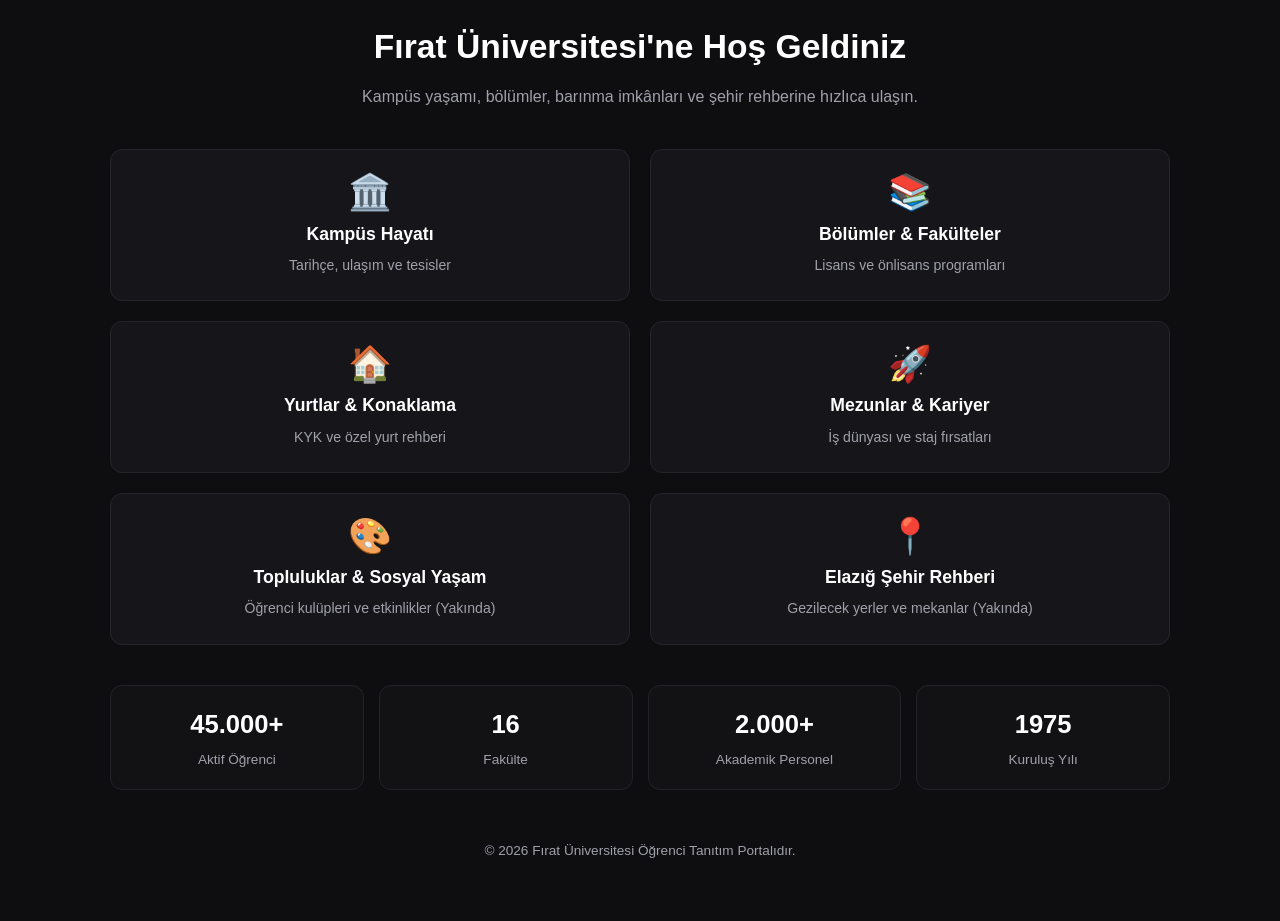
==== commit 0745ce07: "Proje güncellendi" ====
--- a/index.html
+++ b/index.html
@@ -34,22 +34,22 @@
                 <p>KYK ve özel yurt rehberi</p>
             </div>
 
-            <div class="card clickable-card" onclick="window.location.href='mezunlar.html'">
+            <div class="card clickable-card" onclick="window.location.href='kampus.html#saglik-kariyer'">
                 <div class="card-icon">🚀</div>
                 <h3>Mezunlar & Kariyer</h3>
                 <p>İş dünyası ve staj fırsatları</p>
             </div>
 
-            <div class="card clickable-card">
+            <div class="card not-clickable">
                 <div class="card-icon">🎨</div>
                 <h3>Topluluklar & Sosyal Yaşam</h3>
-                <p>Öğrenci kulüpleri ve etkinlikler</p>
+                <p>Öğrenci kulüpleri ve etkinlikler (Yakında)</p>
             </div>
 
-            <div class="card clickable-card">
+            <div class="card not-clickable">
                 <div class="card-icon">📍</div>
                 <h3>Elazığ Şehir Rehberi</h3>
-                <p>Gezilecek yerler ve mekanlar</p>
+                <p>Gezilecek yerler ve mekanlar (Yakında)</p>
             </div>
 
         </div>
--- a/style.css
+++ b/style.css
@@ -162,6 +162,18 @@
     transform: translateY(-3px) !important;
     border-color: var(--card-hover-border) !important;
     background-color: var(--card-hover-bg) !important;
+}
+
+/* Henüz aktif olmayan / hedef sayfası olmayan kartlar için:
+   tıklanabilir gibi görünmesini (imleç, hover animasyonu) engeller. */
+.card.not-clickable {
+    cursor: default !important;
+}
+
+.card.not-clickable:hover {
+    transform: none !important;
+    border-color: var(--card-border) !important;
+    background-color: var(--card-bg) !important;
 }
 
 .card-icon {
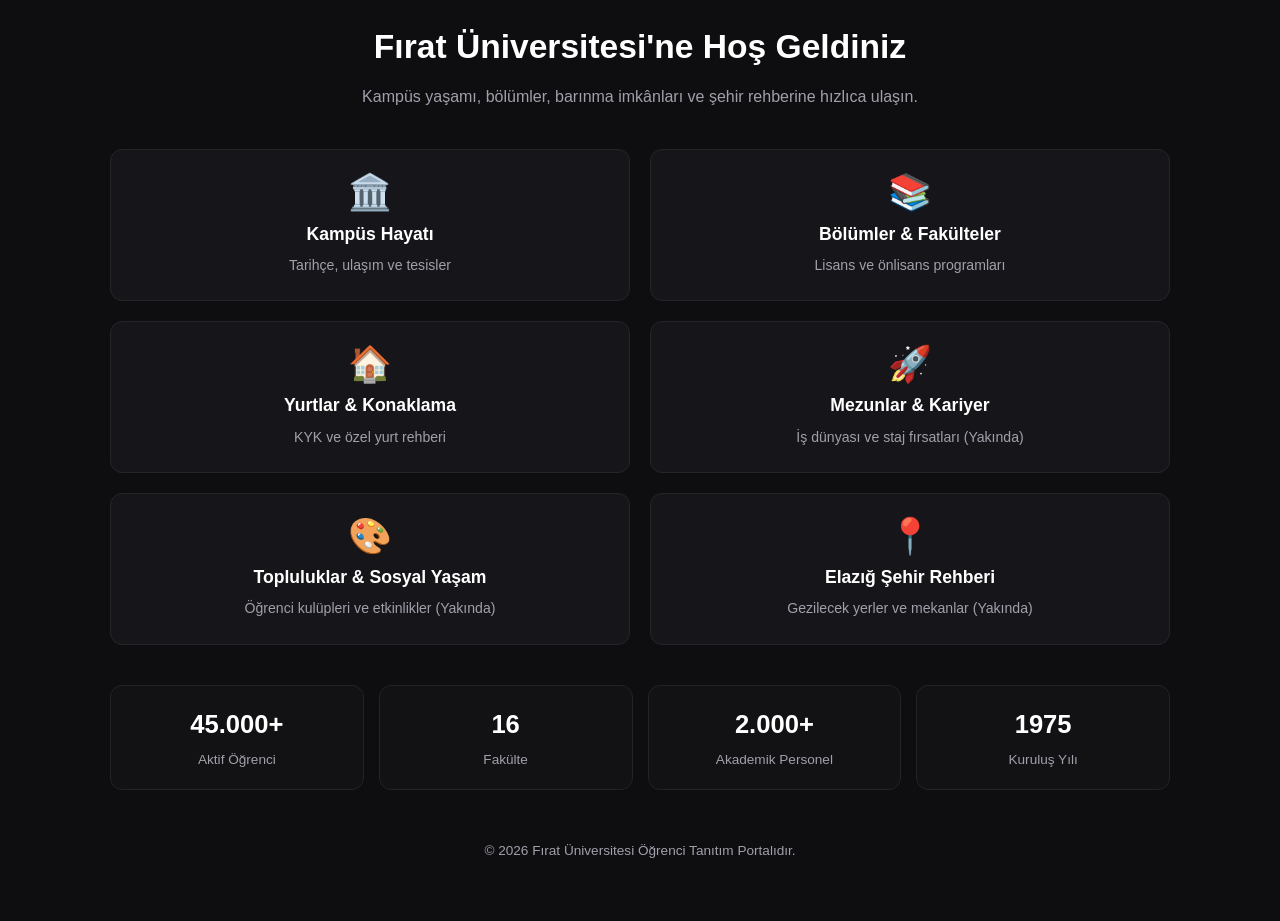
==== commit bacdde8e: "Proje güncellendi" ====
--- a/index.html
+++ b/index.html
@@ -34,10 +34,11 @@
                 <p>KYK ve özel yurt rehberi</p>
             </div>
 
-            <div class="card clickable-card" onclick="window.location.href='kampus.html#saglik-kariyer'">
+            <!-- Şimdilik pasif -->
+            <div class="card not-clickable">
                 <div class="card-icon">🚀</div>
                 <h3>Mezunlar & Kariyer</h3>
-                <p>İş dünyası ve staj fırsatları</p>
+                <p>İş dünyası ve staj fırsatları (Yakında)</p>
             </div>
 
             <div class="card not-clickable">
@@ -59,14 +60,17 @@
                 <h2>45.000+</h2>
                 <p>Aktif Öğrenci</p>
             </div>
+
             <div class="stat-card">
                 <h2>16</h2>
                 <p>Fakülte</p>
             </div>
+
             <div class="stat-card">
                 <h2>2.000+</h2>
                 <p>Akademik Personel</p>
             </div>
+
             <div class="stat-card">
                 <h2>1975</h2>
                 <p>Kuruluş Yılı</p>
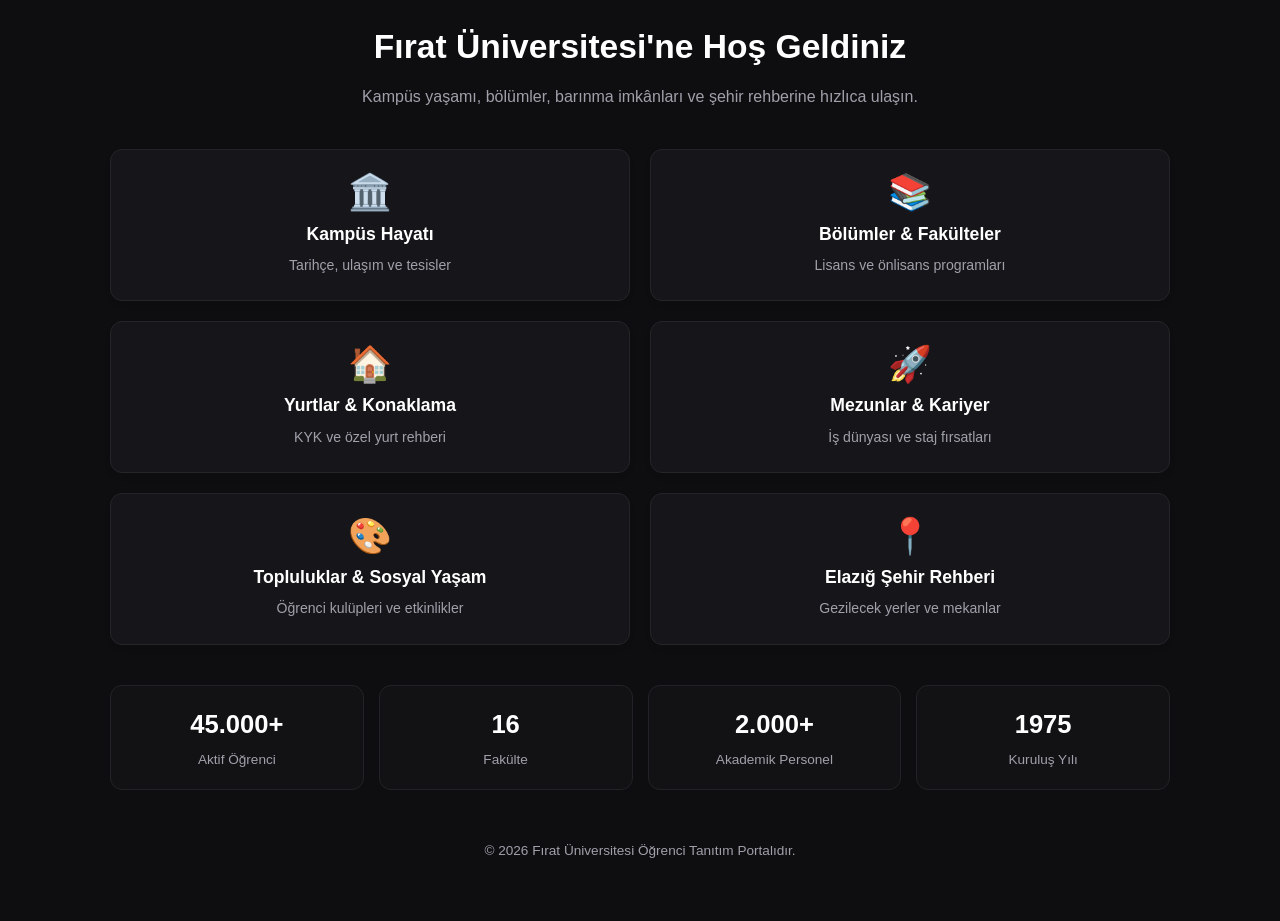
==== commit 03996fdf: "Script ve modal hatalari duzeltildi" ====
--- a/index.html
+++ b/index.html
@@ -34,23 +34,22 @@
                 <p>KYK ve özel yurt rehberi</p>
             </div>
 
-            <!-- Şimdilik pasif -->
-            <div class="card not-clickable">
+            <div class="card clickable-card" onclick="window.location.href='mezunlar.html'">
                 <div class="card-icon">🚀</div>
                 <h3>Mezunlar & Kariyer</h3>
-                <p>İş dünyası ve staj fırsatları (Yakında)</p>
+                <p>İş dünyası ve staj fırsatları</p>
             </div>
 
-            <div class="card not-clickable">
+            <div class="card clickable-card" onclick="window.location.href='topluluklar.html'">
                 <div class="card-icon">🎨</div>
                 <h3>Topluluklar & Sosyal Yaşam</h3>
-                <p>Öğrenci kulüpleri ve etkinlikler (Yakında)</p>
+                <p>Öğrenci kulüpleri ve etkinlikler</p>
             </div>
 
-            <div class="card not-clickable">
+            <div class="card clickable-card" onclick="window.location.href='elazig.html'">
                 <div class="card-icon">📍</div>
                 <h3>Elazığ Şehir Rehberi</h3>
-                <p>Gezilecek yerler ve mekanlar (Yakında)</p>
+                <p>Gezilecek yerler ve mekanlar</p>
             </div>
 
         </div>
@@ -82,6 +81,8 @@
         <p>&copy; 2026 Fırat Üniversitesi Öğrenci Tanıtım Portalıdır.</p>
     </footer>
 
+    <!-- Önce veri yüklenir, ardından mantık çalıştırılır -->
+    <script src="data.js"></script>
     <script src="script.js"></script>
 </body>
 </html>
--- a/style.css
+++ b/style.css
@@ -367,6 +367,32 @@
     background: #333340;
     border-radius: 4px;
 }
+.modal-content {
+    background: #18181b;
+    border: 1px solid #27272a;
+    border-radius: 12px;
+    padding: 30px;
+    max-width: 650px;
+    width: 90%;
+    max-height: 85vh; /* Çok uzun metinlerde ekranın dışına taşmaz */
+    overflow-y: auto; /* Kaydırma çubuğu ekler */
+    color: #f4f4f5;
+    position: relative;
+    box-shadow: 0 20px 25px -5px rgba(0, 0, 0, 0.5);
+}
+
+.modal-content h4 {
+    color: #3b82f6;
+    margin-top: 20px;
+    margin-bottom: 8px;
+}
+
+.modal-content p {
+    font-size: 14.5px;
+    line-height: 1.6;
+    color: #d4d4d8;
+    margin-bottom: 12px;
+}
 
 .modal-close {
     position: absolute;
@@ -455,4 +481,177 @@
     .stats-grid {
         grid-template-columns: repeat(2, 1fr) !important;
     }
+}
+/* Ek Sayfalar İçin Genel Tasarım */
+.container {
+    max-width: 1200px;
+    margin: 20px auto;
+    padding: 0 20px;
+}
+
+.hero-section {
+    text-align: center;
+    padding: 40px 0;
+    background: #1e293b;
+    color: #fff;
+    border-radius: 10px;
+    margin-bottom: 30px;
+}
+
+.grid-layout {
+    display: grid;
+    grid-template-columns: repeat(auto-fit, minmax(300px, 1fr));
+    gap: 20px;
+}
+
+.card {
+    background: #ffffff;
+    border: 1px solid #e2e8f0;
+    border-radius: 8px;
+    padding: 20px;
+    box-shadow: 0 4px 6px rgba(0,0,0,0.05);
+}
+
+.card h2, .card h3 {
+    margin-top: 0;
+    color: #0f172a;
+}
+
+.tag {
+    background: #2563eb;
+    color: #fff;
+    font-size: 12px;
+    padding: 4px 8px;
+    border-radius: 4px;
+    display: inline-block;
+    margin-bottom: 10px;
+}
+
+.search-box {
+    margin-bottom: 25px;
+    text-align: center;
+}
+
+.search-box input {
+    width: 100%;
+    max-width: 500px;
+    padding: 12px 16px;
+    font-size: 16px;
+    border: 2px solid #cbd5e1;
+    border-radius: 6px;
+    outline: none;
+}
+
+.search-box input:focus {
+    border-color: #2563eb;
+}
+
+.alumni-card .avatar {
+    font-size: 40px;
+    margin-bottom: 10px;
+}
+
+.alumni-card .role {
+    color: #2563eb;
+    font-weight: bold;
+    font-size: 14px;
+    margin-bottom: 10px;
+}
+.btn {
+    display: inline-block;
+    margin-top: 15px;
+    padding: 10px 18px;
+    background-color: #2563eb;
+    color: #ffffff;
+    text-decoration: none;
+    border-radius: 6px;
+    font-weight: 500;
+    transition: background-color 0.2s ease, transform 0.1s ease;
+}
+
+.btn:hover {
+    background-color: #1d4ed8;
+    transform: translateY(-2px);
+}
+.card-link {
+    text-decoration: none;
+    color: inherit;
+    display: block;
+}
+/* --- Modal & Backdrop Blur Stilleri --- */
+.modal-overlay {
+    display: none;
+    position: fixed;
+    top: 0;
+    left: 0;
+    width: 100%;
+    height: 100%;
+    background: rgba(0, 0, 0, 0.7);
+    backdrop-filter: blur(8px);
+    -webkit-backdrop-filter: blur(8px);
+    z-index: 9999;
+    justify-content: center;
+    align-items: center;
+    padding: 20px;
+}
+
+.modal-overlay.active {
+    display: flex;
+}
+
+.modal-content {
+    background: #18181b;
+    border: 1px solid #27272a;
+    border-radius: 12px;
+    padding: 30px;
+    max-width: 550px;
+    width: 100%;
+    color: #f4f4f5;
+    position: relative;
+    box-shadow: 0 20px 25px -5px rgba(0, 0, 0, 0.5);
+    animation: modalScale 0.25s ease-out forwards;
+}
+
+@keyframes modalScale {
+    from {
+        opacity: 0;
+        transform: scale(0.9);
+    }
+    to {
+        opacity: 1;
+        transform: scale(1);
+    }
+}
+
+.modal-close {
+    position: absolute;
+    top: 15px;
+    right: 20px;
+    font-size: 28px;
+    color: #a1a1aa;
+    cursor: pointer;
+    line-height: 1;
+    transition: color 0.2s ease;
+}
+
+.modal-close:hover {
+    color: #ffffff;
+}
+
+.modal-divider {
+    height: 1px;
+    background: #27272a;
+    margin: 15px 0;
+}
+
+#modalTitle {
+    margin: 0;
+    font-size: 20px;
+    color: #ffffff;
+}
+
+#modalText {
+    font-size: 15px;
+    line-height: 1.6;
+    color: #d4d4d8;
 }
